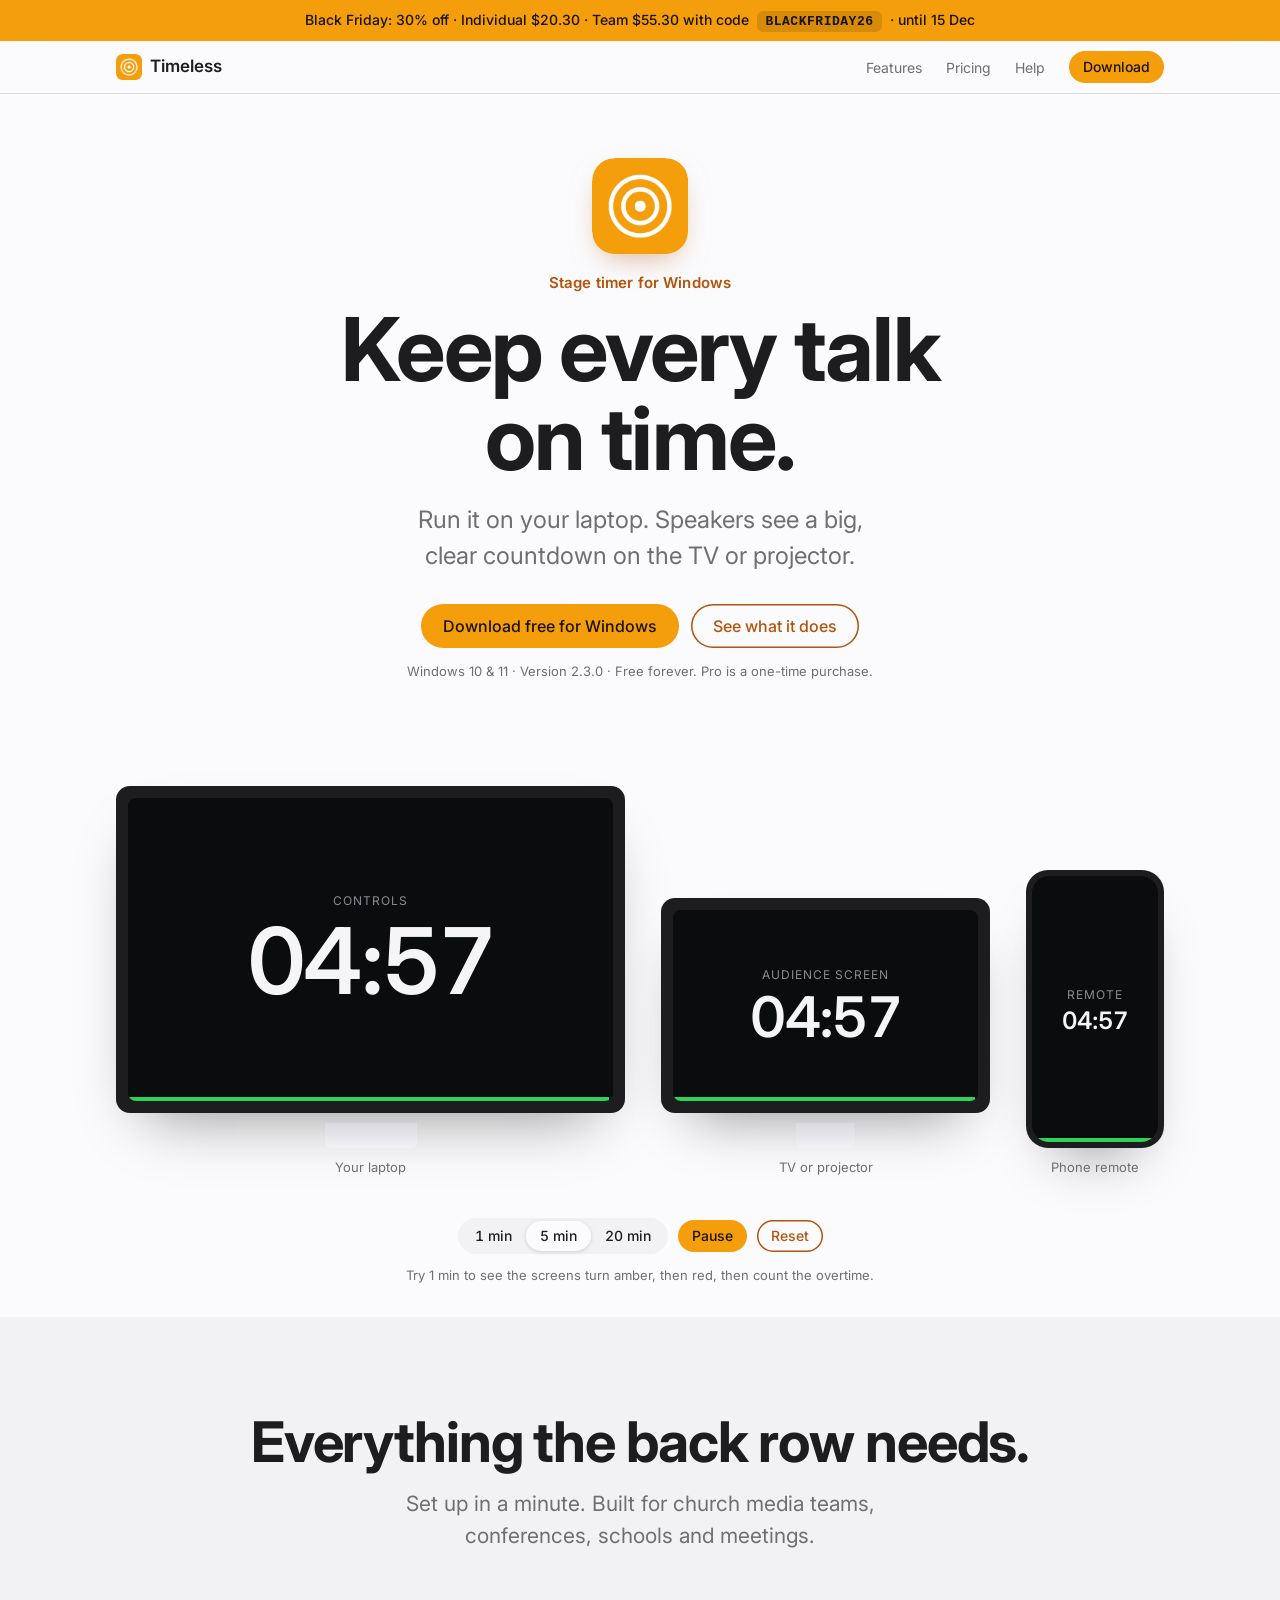
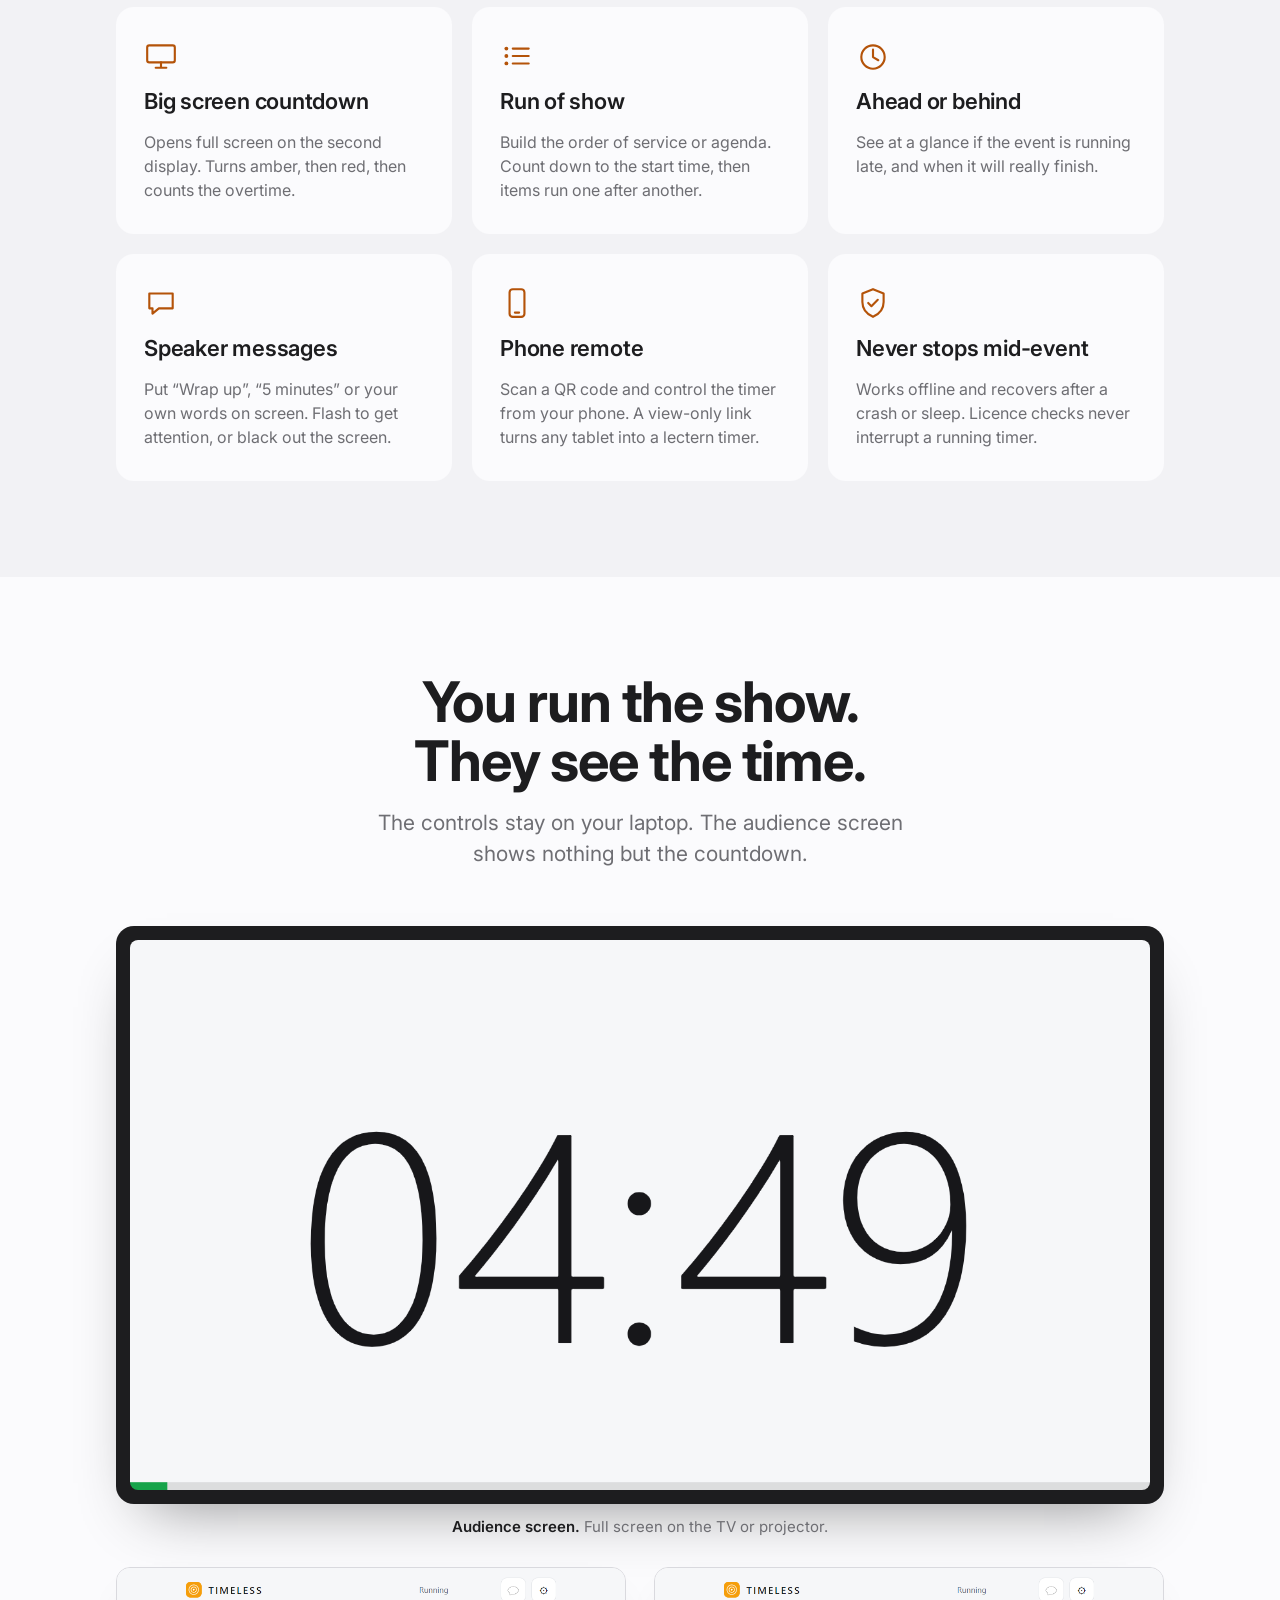
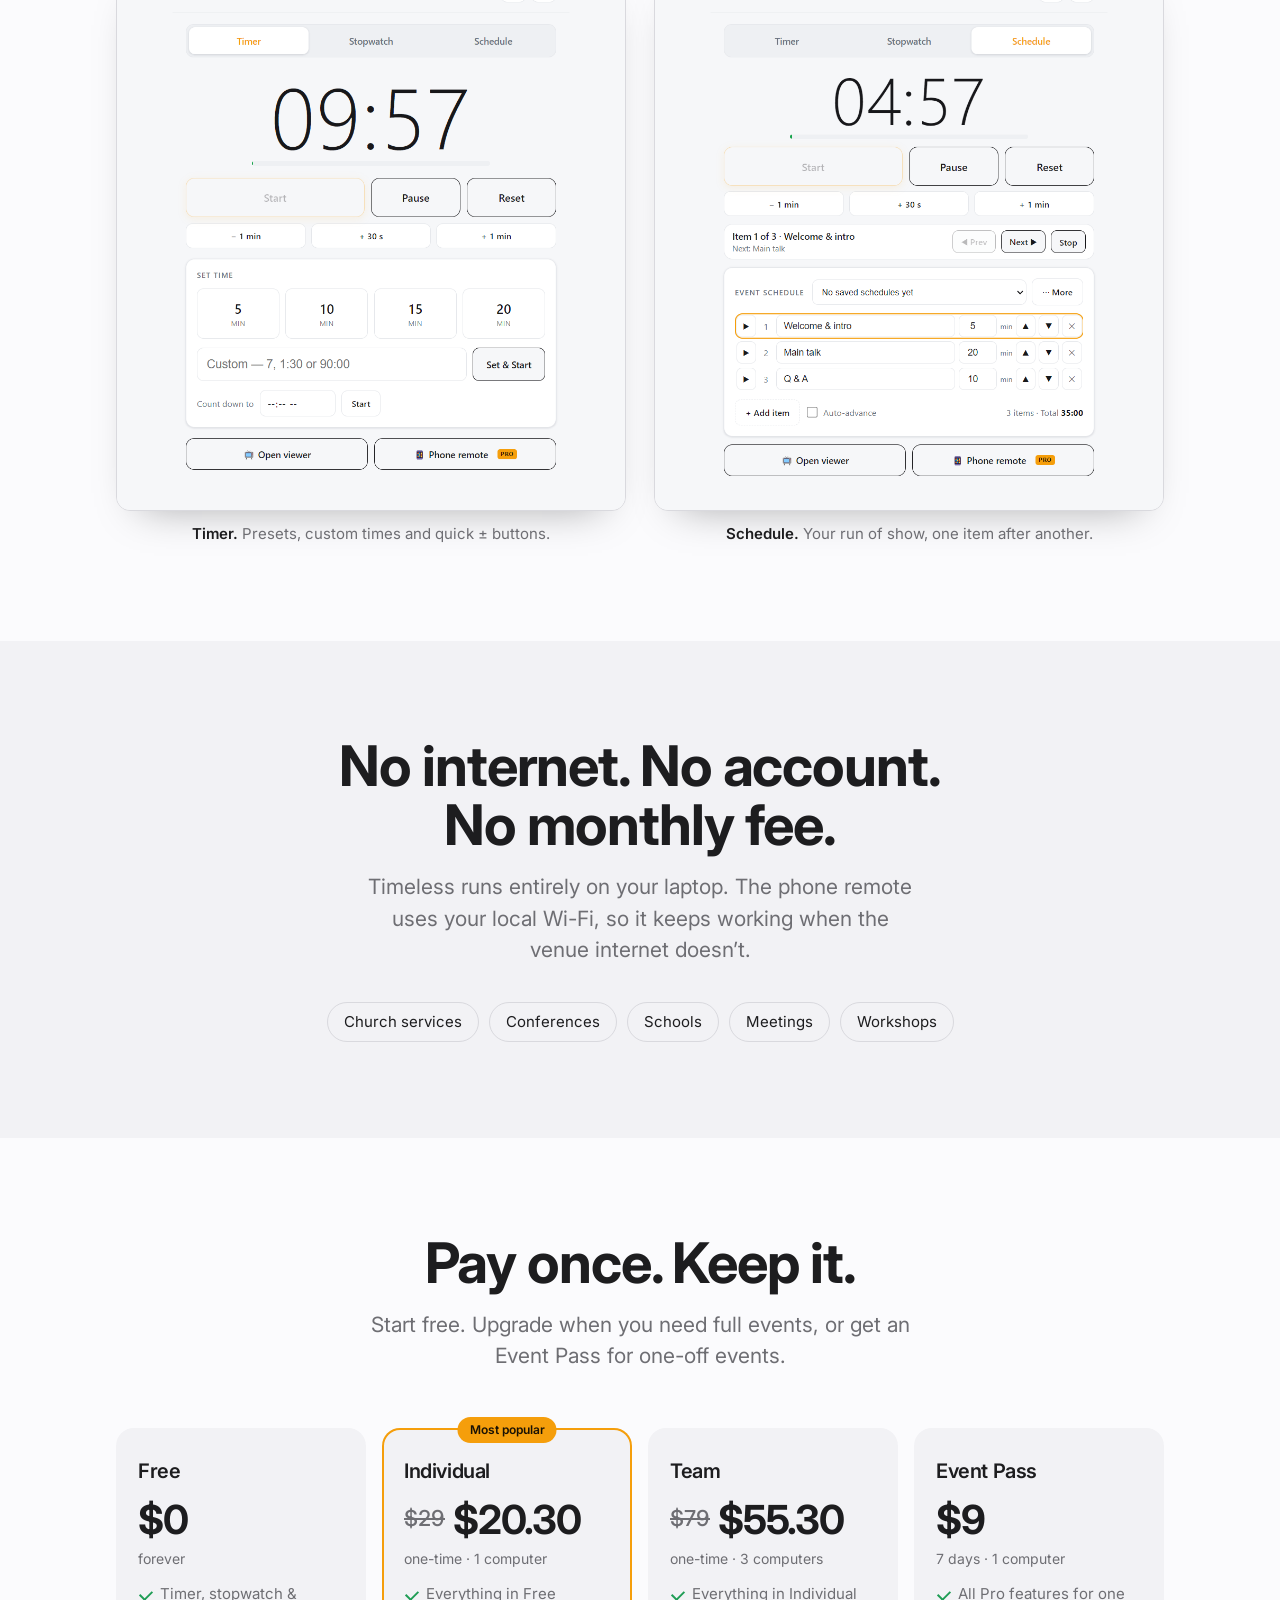
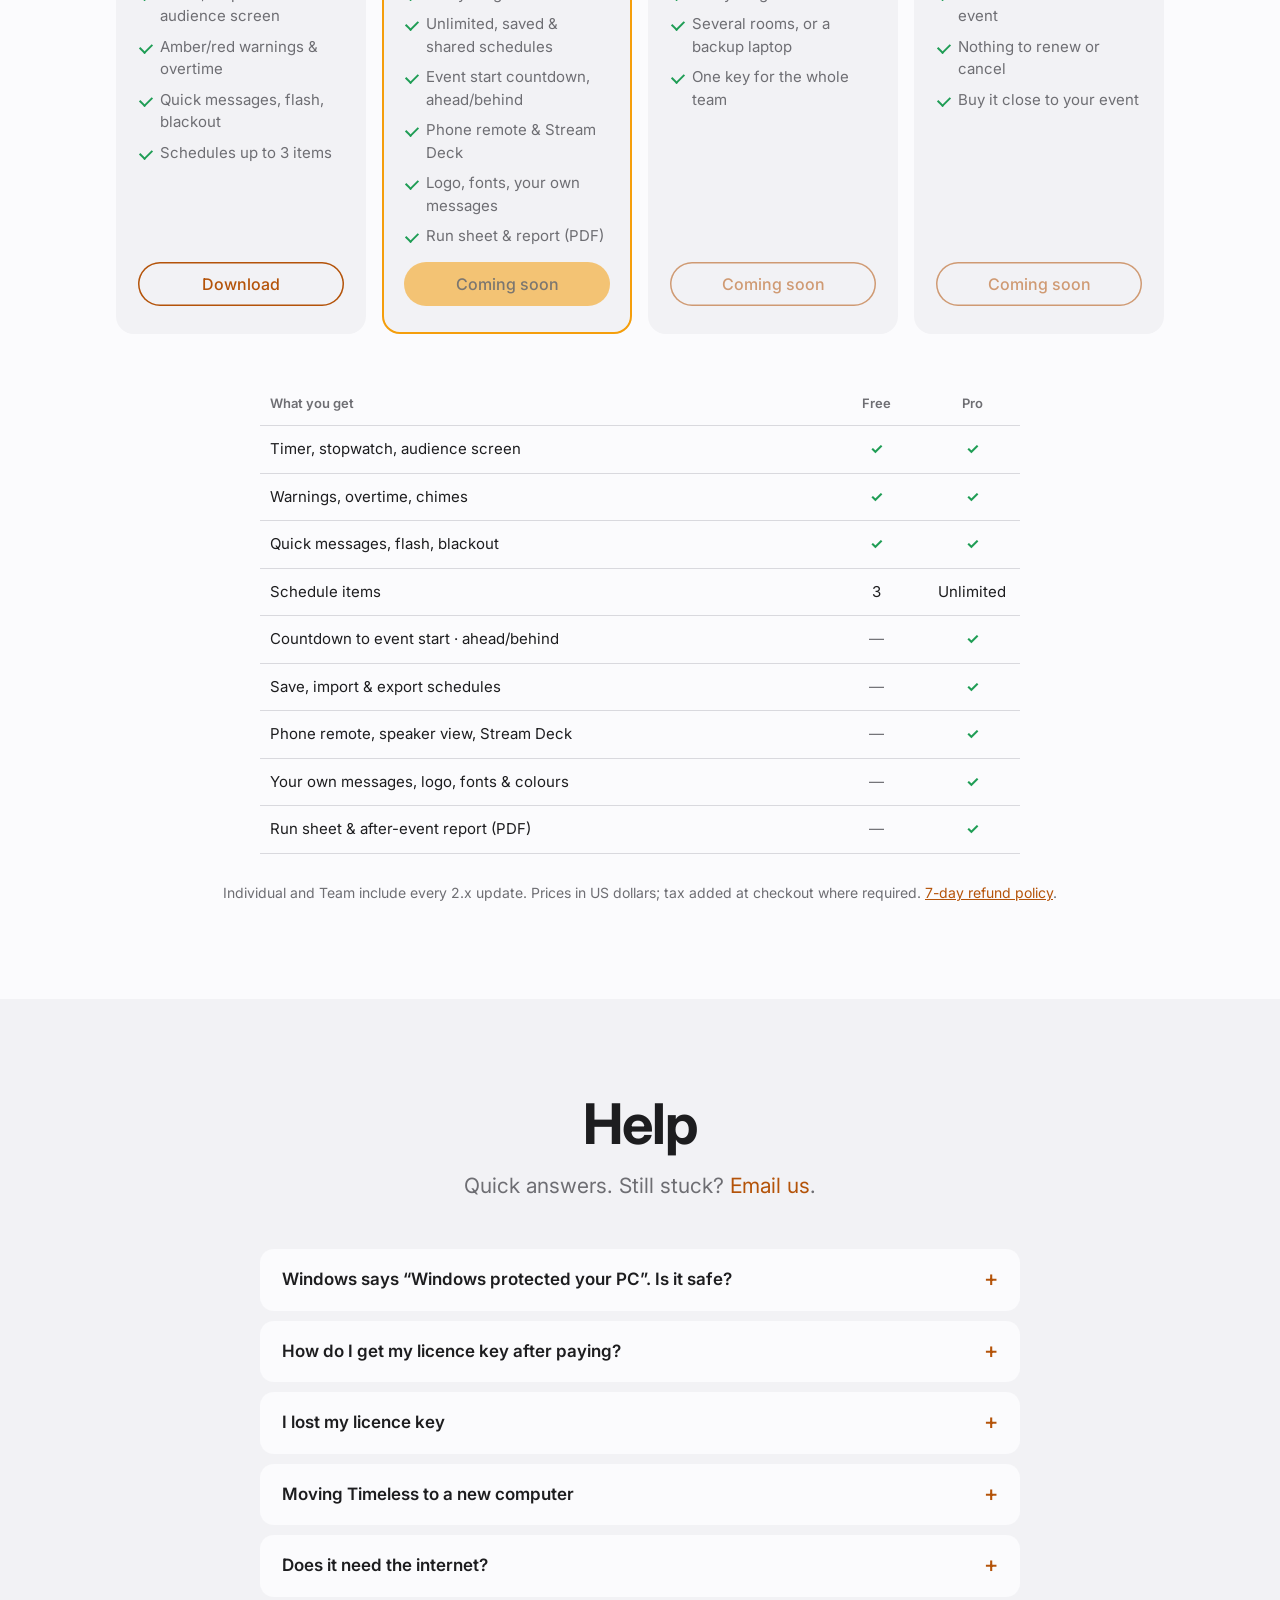
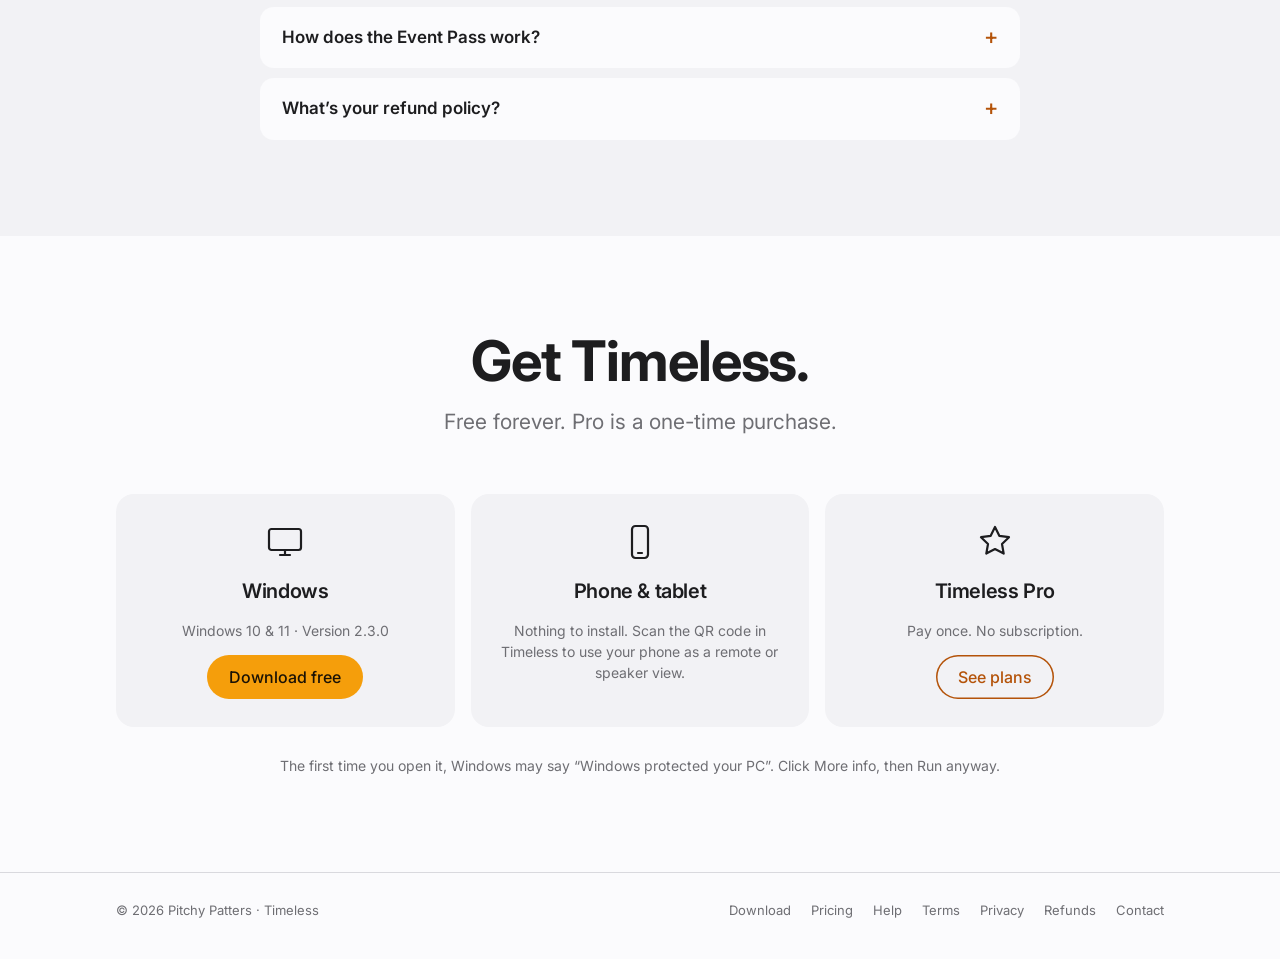
==== index.html @ b73430b4 "Timeless website and Windows installer 2.3.0 Co-Authored-By: Claude Opus 5.5 <noreply@anthropic.com>" ====
<!doctype html>
<html lang="en">
<head>
<meta charset="utf-8">
<meta name="viewport" content="width=device-width, initial-scale=1, viewport-fit=cover">
<title>Timeless — Stage timer for Windows</title>
<meta name="description" content="Timeless is a simple, offline stage timer for Windows. A big countdown on the TV or projector, run-of-show schedules, speaker messages and a phone remote. Free to start, one-time Pro.">
<meta property="og:title" content="Timeless — Keep every talk on time">
<meta property="og:description" content="Stage timer for Windows. Works offline. Free to start, pay once for Pro.">
<meta property="og:image" content="img/app-viewer.png">
<link rel="icon" href="img/icon.png">
<link rel="preconnect" href="https://fonts.googleapis.com">
<link rel="stylesheet" href="https://fonts.googleapis.com/css2?family=Inter:wght@400;500;600;700&display=swap">
<link rel="stylesheet" href="site.css">
<script src="config.js"></script>
</head>
<body>

<div id="deal" class="deal" role="note" hidden>
  <span id="deal-text"></span>
  <button id="deal-code" class="code" type="button" title="Copy code">BLACKFRIDAY26</button>
  <span id="deal-when"></span>
</div>

<header class="nav">
  <div class="wrap">
    <a class="brand" href="index.html" aria-label="Timeless home"><img src="img/icon.png" alt="" width="26" height="26">Timeless</a>
    <nav class="nav-links">
      <a class="hide-sm" href="#features">Features</a>
      <a class="hide-sm" href="#pricing">Pricing</a>
      <a class="hide-sm" href="#help">Help</a>
      <a class="btn sm" href="download.html">Download</a>
    </nav>
  </div>
</header>

<main id="top">
  <!-- Hero -->
  <section class="hero">
    <div class="wrap">
      <img class="app-icon" src="img/icon.png" alt="Timeless app icon" width="96" height="96">
      <p class="eyebrow">Stage timer for Windows</p>
      <h1>Keep every talk<br>on time.</h1>
      <p class="lede">Run it on your laptop. Speakers see a big, clear countdown on the TV or projector.</p>
      <div class="ctas">
        <a class="btn" href="download.html">Download free for Windows</a>
        <a class="btn ghost" href="#features">See what it does</a>
      </div>
      <p class="fine">Windows 10 &amp; 11 · Version <span data-version>2.3.0</span> · Free forever. Pro is a one-time purchase.</p>

      <!-- Live multi-screen demo -->
      <div id="screens" class="stage" aria-label="Timeless on a laptop, a TV and a phone, all showing the same countdown">
        <div class="device big">
          <div class="display"><div class="screen" data-screen><span class="label">Controls</span><span class="time" data-time>05:00</span><span class="bar" data-bar style="width:100%"></span></div></div>
          <div class="stand"></div><span class="caption">Your laptop</span>
        </div>
        <div class="device mid">
          <div class="display"><div class="screen" data-screen><span class="label">Audience screen</span><span class="time" data-time>05:00</span><span class="bar" data-bar style="width:100%"></span></div></div>
          <div class="stand"></div><span class="caption">TV or projector</span>
        </div>
        <div class="device">
          <div class="display phone"><div class="screen" data-screen><span class="label">Remote</span><span class="time" data-time>05:00</span><span class="bar" data-bar style="width:100%"></span></div></div>
          <span class="caption">Phone remote</span>
        </div>
      </div>
      <div class="controls">
        <div class="seg" role="group" aria-label="Timer length">
          <button type="button" data-min="1" aria-pressed="false">1 min</button>
          <button type="button" data-min="5" aria-pressed="true">5 min</button>
          <button type="button" data-min="20" aria-pressed="false">20 min</button>
        </div>
        <button id="toggle" class="btn sm" type="button">Start</button>
        <button id="reset" class="btn sm ghost" type="button">Reset</button>
      </div>
      <p class="demo-note">Try 1 min to see the screens turn amber, then red, then count the overtime.</p>
    </div>
  </section>

  <!-- Features -->
  <section id="features" class="block alt">
    <div class="wrap">
      <div class="headline">
        <h2>Everything the back row needs.</h2>
        <p>Set up in a minute. Built for church media teams, conferences, schools and meetings.</p>
      </div>
      <div class="features">
        <article class="feature">
          <svg viewBox="0 0 32 32" fill="none" aria-hidden="true"><rect x="3" y="6" width="26" height="16" rx="2" stroke="currentColor" stroke-width="2"/><path d="M11 27h10M16 22v5" stroke="currentColor" stroke-width="2" stroke-linecap="round"/></svg>
          <h3>Big screen countdown</h3>
          <p>Opens full screen on the second display. Turns amber, then red, then counts the overtime.</p>
        </article>
        <article class="feature">
          <svg viewBox="0 0 32 32" fill="none" aria-hidden="true"><path d="M12 9h15M12 16h15M12 23h15" stroke="currentColor" stroke-width="2" stroke-linecap="round"/><circle cx="6" cy="9" r="1.8" fill="currentColor"/><circle cx="6" cy="16" r="1.8" fill="currentColor"/><circle cx="6" cy="23" r="1.8" fill="currentColor"/></svg>
          <h3>Run of show</h3>
          <p>Build the order of service or agenda. Count down to the start time, then items run one after another.</p>
        </article>
        <article class="feature">
          <svg viewBox="0 0 32 32" fill="none" aria-hidden="true"><circle cx="16" cy="17" r="11" stroke="currentColor" stroke-width="2"/><path d="M16 17V10M16 17l5 3" stroke="currentColor" stroke-width="2" stroke-linecap="round"/></svg>
          <h3>Ahead or behind</h3>
          <p>See at a glance if the event is running late, and when it will really finish.</p>
        </article>
        <article class="feature">
          <svg viewBox="0 0 32 32" fill="none" aria-hidden="true"><path d="M5 7h22v14H14l-6 5v-5H5z" stroke="currentColor" stroke-width="2" stroke-linejoin="round"/></svg>
          <h3>Speaker messages</h3>
          <p>Put “Wrap up”, “5 minutes” or your own words on screen. Flash to get attention, or black out the screen.</p>
        </article>
        <article class="feature">
          <svg viewBox="0 0 32 32" fill="none" aria-hidden="true"><rect x="9" y="3" width="14" height="26" rx="3" stroke="currentColor" stroke-width="2"/><path d="M14 25h4" stroke="currentColor" stroke-width="2" stroke-linecap="round"/></svg>
          <h3>Phone remote</h3>
          <p>Scan a QR code and control the timer from your phone. A view-only link turns any tablet into a lectern timer.</p>
        </article>
        <article class="feature">
          <svg viewBox="0 0 32 32" fill="none" aria-hidden="true"><path d="M16 3l10 4v8c0 7-4.5 11.5-10 14C10.5 26.5 6 22 6 15V7z" stroke="currentColor" stroke-width="2" stroke-linejoin="round"/><path d="M11.5 16l3 3 6-6" stroke="currentColor" stroke-width="2" stroke-linecap="round" stroke-linejoin="round"/></svg>
          <h3>Never stops mid-event</h3>
          <p>Works offline and recovers after a crash or sleep. Licence checks never interrupt a running timer.</p>
        </article>
      </div>
    </div>
  </section>

  <!-- Real app screenshots -->
  <section id="look" class="block">
    <div class="wrap">
      <div class="headline">
        <h2>You run the show.<br>They see the time.</h2>
        <p>The controls stay on your laptop. The audience screen shows nothing but the countdown.</p>
      </div>
      <div class="shots">
        <figure class="shot wide">
          <div class="frame"><img src="img/app-viewer.png" alt="The Timeless audience screen showing 04:49 in large numbers" width="1583" height="854" loading="lazy"></div>
          <figcaption><b>Audience screen.</b> Full screen on the TV or projector.</figcaption>
        </figure>
        <div class="shot-pair">
          <figure class="shot">
            <img src="img/app-timer.png" alt="The Timeless controls with Start, Pause, Reset, quick time buttons and preset lengths" width="960" height="1025" loading="lazy">
            <figcaption><b>Timer.</b> Presets, custom times and quick ± buttons.</figcaption>
          </figure>
          <figure class="shot">
            <img src="img/app-schedule.png" alt="The Timeless schedule with three items: Welcome and intro, Main talk, and Q and A" width="960" height="1025" loading="lazy">
            <figcaption><b>Schedule.</b> Your run of show, one item after another.</figcaption>
          </figure>
        </div>
      </div>
    </div>
  </section>

  <!-- Offline promise -->
  <section class="block alt">
    <div class="wrap">
      <div class="headline">
        <h2>No internet. No account.<br>No monthly fee.</h2>
        <p>Timeless runs entirely on your laptop. The phone remote uses your local Wi-Fi, so it keeps working when the venue internet doesn’t.</p>
      </div>
      <div class="uses" aria-label="Who uses Timeless">
        <span>Church services</span><span>Conferences</span><span>Schools</span><span>Meetings</span><span>Workshops</span>
      </div>
    </div>
  </section>

  <!-- Pricing -->
  <section id="pricing" class="block">
    <div class="wrap">
      <div class="headline">
        <h2>Pay once. Keep it.</h2>
        <p>Start free. Upgrade when you need full events, or get an Event Pass for one-off events.</p>
      </div>
      <div class="plans">
        <div class="plan">
          <h3>Free</h3>
          <div class="amt">$0</div><p class="per">forever</p>
          <ul><li>Timer, stopwatch &amp; audience screen</li><li>Amber/red warnings &amp; overtime</li><li>Quick messages, flash, blackout</li><li>Schedules up to 3 items</li></ul>
          <a class="btn ghost block" href="download.html">Download</a>
        </div>
        <div class="plan best">
          <span class="badge">Most popular</span>
          <h3>Individual</h3>
          <div class="amt"><s data-was="individual" hidden>$29</s><span data-price="individual">$29</span></div><p class="per">one-time · 1 computer</p>
          <ul><li>Everything in Free</li><li>Unlimited, saved &amp; shared schedules</li><li>Event start countdown, ahead/behind</li><li>Phone remote &amp; Stream Deck</li><li>Logo, fonts, your own messages</li><li>Run sheet &amp; report (PDF)</li></ul>
          <a class="btn block" data-buy="individual" href="#">Buy Individual</a>
        </div>
        <div class="plan">
          <h3>Team</h3>
          <div class="amt"><s data-was="team" hidden>$79</s><span data-price="team">$79</span></div><p class="per">one-time · 3 computers</p>
          <ul><li>Everything in Individual</li><li>Several rooms, or a backup laptop</li><li>One key for the whole team</li></ul>
          <a class="btn ghost block" data-buy="team" href="#">Buy Team</a>
        </div>
        <div class="plan">
          <h3>Event Pass</h3>
          <div class="amt"><span data-price="pass">$9</span></div><p class="per">7 days · 1 computer</p>
          <ul><li>All Pro features for one event</li><li>Nothing to renew or cancel</li><li>Buy it close to your event</li></ul>
          <a class="btn ghost block" data-buy="pass" href="#">Buy Event Pass</a>
        </div>
      </div>
      <table class="compare">
        <thead><tr><th scope="col">What you get</th><th scope="col">Free</th><th scope="col">Pro</th></tr></thead>
        <tbody>
          <tr><td>Timer, stopwatch, audience screen</td><td class="y">✓</td><td class="y">✓</td></tr>
          <tr><td>Warnings, overtime, chimes</td><td class="y">✓</td><td class="y">✓</td></tr>
          <tr><td>Quick messages, flash, blackout</td><td class="y">✓</td><td class="y">✓</td></tr>
          <tr><td>Schedule items</td><td>3</td><td>Unlimited</td></tr>
          <tr><td>Countdown to event start · ahead/behind</td><td class="n">—</td><td class="y">✓</td></tr>
          <tr><td>Save, import &amp; export schedules</td><td class="n">—</td><td class="y">✓</td></tr>
          <tr><td>Phone remote, speaker view, Stream Deck</td><td class="n">—</td><td class="y">✓</td></tr>
          <tr><td>Your own messages, logo, fonts &amp; colours</td><td class="n">—</td><td class="y">✓</td></tr>
          <tr><td>Run sheet &amp; after-event report (PDF)</td><td class="n">—</td><td class="y">✓</td></tr>
        </tbody>
      </table>
      <p class="fine-c">Individual and Team include every 2.x update. Prices in US dollars; tax added at checkout where required. <a href="refund.html">7-day refund policy</a>.</p>
    </div>
  </section>

  <!-- Help -->
  <section id="help" class="block alt">
    <div class="wrap">
      <div class="headline">
        <h2>Help</h2>
        <p>Quick answers. Still stuck? <a data-link="support" href="#" style="color:var(--accent)">Email us</a>.</p>
      </div>
      <div class="faq">
        <details id="windows-warning"><summary>Windows says “Windows protected your PC”. Is it safe?</summary>
          <p>Yes. Windows shows this for new apps from small makers until it gets to know them. Click <b>More info</b>, then <b>Run anyway</b>.</p></details>
        <details id="get-key"><summary>How do I get my licence key after paying?</summary>
          <p>It’s shown on the thank-you page and emailed to you straight away. In Timeless, open <b>Help → Timeless Pro…</b>, paste the key and click <b>Activate</b>. You need internet once; after that Timeless works offline.</p></details>
        <details id="lost-key"><summary>I lost my licence key</summary>
          <ol>
            <li><b>Timeless is still activated on your computer?</b> Open Help → Timeless Pro… → <b>Show my key</b> and copy it.</li>
            <li><b>Otherwise:</b> open the <a data-link="lostkey" href="#" style="color:var(--accent)">customer portal</a>, sign in with the email you paid with, and you’ll see your key and receipts.</li>
            <li><b>Still nothing?</b> <a data-link="support" href="#" style="color:var(--accent)">Email us</a> from the address you paid with and we’ll send it again.</li>
          </ol></details>
        <details id="move-computer"><summary>Moving Timeless to a new computer</summary>
          <p>On the old computer: Help → Timeless Pro… → <b>Remove from this computer</b>. Then activate on the new one. Lost or broken laptop? Email us and we’ll free it for you.</p></details>
        <details id="offline"><summary>Does it need the internet?</summary>
          <p>No. The timer, schedules and audience screen all work offline. The phone remote uses your local Wi-Fi only. Internet is needed just once, to activate Pro.</p></details>
        <details id="pass"><summary>How does the Event Pass work?</summary>
          <p>It unlocks every Pro feature on one computer for 7 days from purchase, so buy it close to your event. If it ends while a timer is running, Timeless finishes the session first.</p></details>
        <details id="refunds"><summary>What’s your refund policy?</summary>
          <p>If Timeless Pro isn’t right for you, ask for a refund within 7 days of purchase. See the <a href="refund.html" style="color:var(--accent)">refund policy</a>.</p></details>
      </div>
    </div>
  </section>

  <!-- Get Timeless -->
  <section id="download" class="block">
    <div class="wrap">
      <div class="headline">
        <h2>Get Timeless.</h2>
        <p>Free forever. Pro is a one-time purchase.</p>
      </div>
      <div class="plans three">
        <div class="plan" style="align-items:center;text-align:center">
          <svg viewBox="0 0 40 40" fill="none" aria-hidden="true" width="40" height="40"><rect x="4" y="7" width="32" height="21" rx="2.5" stroke="currentColor" stroke-width="2.2"/><path d="M15 33h10M20 28v5" stroke="currentColor" stroke-width="2.2" stroke-linecap="round"/></svg>
          <h3>Windows</h3>
          <p class="per" style="margin:0">Windows 10 &amp; 11 · Version <span data-version>2.3.0</span></p>
          <a class="btn" href="download.html">Download free</a>
        </div>
        <div class="plan" style="align-items:center;text-align:center">
          <svg viewBox="0 0 40 40" fill="none" aria-hidden="true" width="40" height="40"><rect x="12" y="4" width="16" height="32" rx="3.5" stroke="currentColor" stroke-width="2.2"/><path d="M18 31h4" stroke="currentColor" stroke-width="2.2" stroke-linecap="round"/></svg>
          <h3>Phone &amp; tablet</h3>
          <p class="per" style="margin:0">Nothing to install. Scan the QR code in Timeless to use your phone as a remote or speaker view.</p>
        </div>
        <div class="plan" style="align-items:center;text-align:center">
          <svg viewBox="0 0 40 40" fill="none" aria-hidden="true" width="40" height="40"><path d="M20 5l4.3 8.8 9.7 1.4-7 6.8 1.7 9.6L20 27.1l-8.7 4.5L13 22l-7-6.8 9.7-1.4z" stroke="currentColor" stroke-width="2.2" stroke-linejoin="round"/></svg>
          <h3>Timeless Pro</h3>
          <p class="per" style="margin:0">Pay once. No subscription.</p>
          <a class="btn ghost" href="#pricing">See plans</a>
        </div>
      </div>
      <p class="fine-c">The first time you open it, Windows may say “Windows protected your PC”. Click More info, then Run anyway.</p>
    </div>
  </section>
</main>

<footer>
  <div class="wrap">
    <span>© 2026 Pitchy Patters · Timeless</span>
    <nav aria-label="Footer">
      <a href="download.html">Download</a>
      <a href="#pricing">Pricing</a>
      <a href="#help">Help</a>
      <a href="terms.html">Terms</a>
      <a href="privacy.html">Privacy</a>
      <a href="refund.html">Refunds</a>
      <a data-link="support" href="#">Contact</a>
    </nav>
  </div>
</footer>

<script src="site.js"></script>
<script>
/* Live demo: the three screens count down together. */
(function () {
  const times = document.querySelectorAll("[data-time]"), bars = document.querySelectorAll("[data-bar]"), screens = document.querySelectorAll("[data-screen]");
  const toggle = document.getElementById("toggle"), reset = document.getElementById("reset"), presets = document.querySelectorAll(".seg button");
  let total = 5 * 60, left = total, timer = null;
  const fmt = (s) => { const a = Math.abs(s), m = Math.floor(a / 60), r = a % 60; return (s < 0 ? "+" : "") + String(m).padStart(2, "0") + ":" + String(r).padStart(2, "0"); };
  function render() {
    const pct = Math.max(0, left / total) * 100, t = fmt(left);
    times.forEach((el) => (el.textContent = t)); bars.forEach((el) => (el.style.width = pct + "%"));
    const red = left > 0 && left <= Math.min(30, total * 0.1), amber = left > 0 && !red && left <= Math.min(120, total * 0.25);
    screens.forEach((el) => { el.classList.toggle("warn", amber); el.classList.toggle("red", red); el.classList.toggle("over", left <= 0); });
  }
  function stop() { clearInterval(timer); timer = null; toggle.textContent = "Resume"; }
  function start() { toggle.textContent = "Pause"; timer = setInterval(() => { left -= 1; render(); }, 1000); render(); }
  toggle.addEventListener("click", () => (timer ? stop() : start()));
  reset.addEventListener("click", () => { if (timer) stop(); left = total; toggle.textContent = "Start"; render(); });
  presets.forEach((b) => b.addEventListener("click", () => {
    presets.forEach((p) => p.setAttribute("aria-pressed", String(p === b)));
    if (timer) stop(); total = left = Number(b.dataset.min) * 60; toggle.textContent = "Start"; render();
  }));
  if (!window.matchMedia("(prefers-reduced-motion: reduce)").matches) start();
  render();
})();
</script>
</body>
</html>
---- site.css ----
/* Timeless website — shared styles (design imported from the "Timeless landing page references" session).
   Apple-style product page: centred short headlines, generous white space, one amber accent. */
:root {
  --bg: #fbfbfd; --surface: #f2f2f5; --fg: #1d1d1f; --muted: #6e6e73; --line: #d9d9de;
  --accent: #b45309; --fill: #f59e0b; --accent-fg: #1a1205; --bezel: #1d1d1f;
  --screen: #0b0c0d; --screen-fg: #f5f5f7; --screen-dim: #8a8a90;
  --screen-accent: #30d158; --screen-warn: #ff9f0a; --screen-red: #ff453a; --ok: #1f9d55;
  --font: -apple-system, BlinkMacSystemFont, "SF Pro Text", "Segoe UI", Inter, system-ui, sans-serif;
  --font-display: -apple-system, BlinkMacSystemFont, "SF Pro Display", "Segoe UI", Inter, system-ui, sans-serif;
  --radius: 18px;
  color-scheme: light;
}
@media (prefers-color-scheme: dark) {
  :root:not([data-theme="light"]) {
    --bg: #000000; --surface: #161618; --fg: #f5f5f7; --muted: #a1a1a6; --line: #2c2c2e;
    --accent: #fbbf24; --fill: #f5a524; --accent-fg: #1a1205; --bezel: #3a3a3c; --ok: #30d158;
    color-scheme: dark;
  }
}
:root[data-theme="dark"] {
  --bg: #000000; --surface: #161618; --fg: #f5f5f7; --muted: #a1a1a6; --line: #2c2c2e;
  --accent: #fbbf24; --fill: #f5a524; --accent-fg: #1a1205; --bezel: #3a3a3c; --ok: #30d158;
  color-scheme: dark;
}

* { box-sizing: border-box; }
html { scroll-behavior: smooth; scroll-padding-top: 64px; }
body { margin: 0; background: var(--bg); color: var(--fg); font-family: var(--font); font-size: 17px; line-height: 1.5; -webkit-font-smoothing: antialiased; }
img { max-width: 100%; }
[hidden] { display: none !important; }
a { color: inherit; }
.wrap { max-width: 1080px; margin: 0 auto; padding-left: max(16px, env(safe-area-inset-left, 0px)); padding-right: max(16px, env(safe-area-inset-right, 0px)); }
h1, h2, h3 { font-family: var(--font-display); margin: 0; text-wrap: balance; letter-spacing: -0.02em; }
p { margin: 0; }

/* Black Friday banner */
.deal { background: var(--fill); color: var(--accent-fg); font-size: 14px; font-weight: 500; padding: 9px 16px; text-align: center; }
.deal .code { font: 600 13px/1 ui-monospace, "SF Mono", Consolas, monospace; letter-spacing: .04em; background: rgba(0,0,0,.12); color: inherit; border: 0; border-radius: 6px; padding: 4px 8px; margin: 0 4px; cursor: pointer; }
.deal .code:hover { background: rgba(0,0,0,.2); }
s { color: var(--muted); font-weight: 400; margin-right: 4px; }

/* Nav */
.nav { position: sticky; top: 0; z-index: 5; background: color-mix(in srgb, var(--bg) 82%, transparent); backdrop-filter: saturate(180%) blur(18px); -webkit-backdrop-filter: saturate(180%) blur(18px); border-bottom: 1px solid var(--line); }
.nav .wrap { display: flex; align-items: center; justify-content: space-between; height: 52px; gap: 16px; }
.brand { display: flex; align-items: center; gap: 8px; font-weight: 600; font-size: 17px; text-decoration: none; }
.brand img { width: 26px; height: 26px; border-radius: 6px; }
.nav-links { display: flex; align-items: center; gap: 24px; font-size: 14px; }
.nav-links a { text-decoration: none; color: var(--muted); }
.nav-links a:hover, .nav-links a[aria-current="page"] { color: var(--fg); }
@media (max-width: 640px) { .nav-links .hide-sm { display: none; } }

/* Buttons */
.btn { display: inline-flex; align-items: center; justify-content: center; gap: 8px; height: 44px; padding: 0 22px; border-radius: 980px; border: 0; font: 500 16px/1 var(--font); text-decoration: none; cursor: pointer; background: var(--fill); color: var(--accent-fg); transition: filter .2s ease, transform .2s ease; }
.nav-links a.btn { color: var(--accent-fg); }
.btn:hover { filter: brightness(1.08); }
.btn:active { transform: scale(.98); }
.btn.ghost { background: transparent; color: var(--accent); box-shadow: inset 0 0 0 1.5px var(--accent); }
.btn.sm { height: 32px; padding: 0 14px; font-size: 14px; }
.btn.block { width: 100%; }
:focus-visible { outline: 3px solid var(--accent); outline-offset: 3px; border-radius: 8px; }

/* Hero */
.hero { padding-block: 64px 32px; text-align: center; }
.app-icon { width: 96px; height: 96px; border-radius: 22px; margin: 0 auto 18px; display: block; box-shadow: 0 12px 30px -12px rgba(180, 83, 9, .5); }
.eyebrow { font-size: 15px; font-weight: 600; color: var(--accent); letter-spacing: .01em; }
.hero h1 { font-size: clamp(44px, 9vw, 88px); font-weight: 700; line-height: 1.02; margin-top: 10px; }
.hero .lede { font-size: clamp(19px, 2.4vw, 24px); color: var(--muted); max-width: 44ch; margin: 18px auto 0; text-wrap: balance; }
.hero .ctas { display: flex; gap: 12px; justify-content: center; flex-wrap: wrap; margin-top: 30px; }
.hero .fine { font-size: 13px; color: var(--muted); margin-top: 14px; }

/* Live multi-screen demo */
.stage { margin-top: 56px; padding-block: 48px 40px; display: grid; grid-template-columns: 1.55fr 1fr 0.42fr; align-items: end; gap: clamp(12px, 3vw, 36px); }
.device { display: flex; flex-direction: column; align-items: center; gap: 10px; min-width: 0; }
.display { width: 100%; background: var(--bezel); border-radius: 14px; padding: clamp(6px, 1vw, 12px); box-shadow: 0 30px 60px -30px rgba(0,0,0,.45); }
.display.phone { border-radius: 22px; padding: 6px; }
.screen { background: var(--screen); color: var(--screen-fg); border-radius: 8px; aspect-ratio: 16 / 10; max-width: 100%; display: flex; flex-direction: column; align-items: center; justify-content: center; gap: .3em; position: relative; overflow: hidden; }
.display.phone .screen { aspect-ratio: 9 / 19; border-radius: 17px; }
.screen .label { font-size: clamp(9px, 1.1vw, 12px); color: var(--screen-dim); letter-spacing: .08em; text-transform: uppercase; text-align: center; padding-inline: 4px; }
.screen .time { font-family: var(--font-display); font-weight: 600; font-variant-numeric: tabular-nums; letter-spacing: -0.03em; line-height: 1; color: var(--screen-fg); transition: color .4s ease; }
.big .time { font-size: clamp(34px, 7.5vw, 92px); }
.mid .time { font-size: clamp(24px, 4.6vw, 56px); }
.phone .time { font-size: clamp(13px, 2.3vw, 24px); }
.screen .bar { position: absolute; left: 0; bottom: 0; height: 4px; background: var(--screen-accent); transition: width 1s linear, background .4s ease; }
.screen.warn .time { color: var(--screen-warn); } .screen.warn .bar { background: var(--screen-warn); }
.screen.red .time, .screen.over .time { color: var(--screen-red); } .screen.red .bar { background: var(--screen-red); }
.screen.over .bar { width: 100% !important; background: var(--screen-red); animation: pulse 1s ease-in-out infinite alternate; }
@keyframes pulse { to { opacity: .35; } }
.stand { width: 18%; height: clamp(14px, 2vw, 28px); background: linear-gradient(var(--line), var(--surface)); border-radius: 0 0 6px 6px; }
.caption { font-size: 13px; color: var(--muted); text-align: center; }
.controls { display: flex; flex-wrap: wrap; gap: 10px; justify-content: center; align-items: center; }
.seg { display: inline-flex; background: var(--surface); border-radius: 980px; padding: 3px; }
.seg button { border: 0; background: transparent; color: var(--fg); font: 500 14px/1 var(--font); height: 30px; padding: 0 14px; border-radius: 980px; cursor: pointer; font-variant-numeric: tabular-nums; }
.seg button[aria-pressed="true"] { background: var(--bg); box-shadow: 0 1px 4px rgba(0,0,0,.14); }
.demo-note { font-size: 13px; color: var(--muted); margin-top: 12px; }
@media (max-width: 640px) { .stage { grid-template-columns: 1fr 0.42fr; } .stage .mid { display: none; } }

/* Sections */
section.block { padding-block: 96px; }
.headline { text-align: center; }
.headline h2 { font-size: clamp(34px, 6vw, 56px); font-weight: 700; line-height: 1.05; }
.headline p { font-size: clamp(18px, 2vw, 21px); color: var(--muted); max-width: 42ch; margin: 16px auto 0; }
.alt { background: var(--surface); }

/* Features */
.features { display: grid; grid-template-columns: repeat(3, minmax(0, 1fr)); gap: 20px; margin-top: 56px; }
.feature { background: var(--bg); border-radius: var(--radius); padding: 32px 28px; display: flex; flex-direction: column; gap: 12px; }
.feature svg { width: 34px; height: 34px; color: var(--accent); }
.feature h3 { font-size: 22px; font-weight: 600; letter-spacing: -0.01em; }
.feature p { color: var(--muted); font-size: 16px; }
@media (max-width: 900px) { .features { grid-template-columns: repeat(2, minmax(0, 1fr)); } }
@media (max-width: 600px) { .features { grid-template-columns: 1fr; } }

/* Screenshots */
.shots { display: grid; gap: 28px; margin-top: 56px; }
.shot { margin: 0; display: flex; flex-direction: column; gap: 12px; min-width: 0; }
.shot img { display: block; width: 100%; height: auto; border-radius: 14px; border: 1px solid var(--line); background: #f5f6f8; }
.shot.wide .frame { background: var(--bezel); border-radius: 18px; padding: clamp(6px, 1.2vw, 14px); box-shadow: 0 30px 60px -30px rgba(0,0,0,.45); }
.shot.wide .frame img { border: 0; border-radius: 8px; }
.shot figcaption { font-size: 15px; color: var(--muted); text-align: center; }
.shot figcaption b { color: var(--fg); font-weight: 600; }
.shot-pair { display: grid; grid-template-columns: repeat(2, minmax(0, 1fr)); gap: 28px; }
.shot-pair img { box-shadow: 0 20px 40px -24px rgba(0,0,0,.35); }
@media (max-width: 700px) { .shot-pair { grid-template-columns: 1fr; } }

/* Audiences */
.uses { display: flex; flex-wrap: wrap; justify-content: center; gap: 10px; margin-top: 36px; }
.uses span { font-size: 15px; padding: 8px 16px; border-radius: 980px; border: 1px solid var(--line); color: var(--fg); }

/* Pricing */
.plans { display: grid; grid-template-columns: repeat(4, minmax(0, 1fr)); gap: 16px; margin-top: 56px; align-items: stretch; }
.plan { background: var(--surface); border-radius: var(--radius); padding: 28px 22px; display: flex; flex-direction: column; gap: 14px; position: relative; }
.alt .plan { background: var(--bg); }
.plan.best { box-shadow: inset 0 0 0 2px var(--fill); }
.plan .badge { position: absolute; top: -11px; left: 50%; transform: translateX(-50%); background: var(--fill); color: var(--accent-fg); font-size: 12px; font-weight: 600; padding: 4px 12px; border-radius: 980px; white-space: nowrap; }
.plan h3 { font-size: 20px; font-weight: 600; }
.plan .amt { font-family: var(--font-display); font-size: 40px; font-weight: 700; letter-spacing: -0.03em; line-height: 1; }
.plan .amt s { font-size: 22px; font-weight: 500; margin-right: 8px; vertical-align: 0.35em; letter-spacing: 0; }
.plan .per { font-size: 14px; color: var(--muted); margin-top: -6px; }
.plan ul { margin: 0; padding: 0; list-style: none; display: flex; flex-direction: column; gap: 8px; font-size: 15px; color: var(--muted); flex: 1; }
.plan li { padding-left: 22px; position: relative; }
.plan li::before { content: ""; position: absolute; left: 2px; top: .45em; width: 10px; height: 6px; border-left: 2px solid var(--ok); border-bottom: 2px solid var(--ok); transform: rotate(-45deg); }
@media (max-width: 960px) { .plans { grid-template-columns: repeat(2, minmax(0, 1fr)); row-gap: 28px; } }
@media (max-width: 560px) { .plans { grid-template-columns: 1fr; } }
.plans.three { grid-template-columns: repeat(3, minmax(0, 1fr)); }
@media (max-width: 820px) { .plans.three { grid-template-columns: 1fr; } }
.compare { width: 100%; max-width: 760px; margin: 48px auto 0; border-collapse: collapse; font-size: 15px; }
.compare th, .compare td { padding: 12px 10px; border-bottom: 1px solid var(--line); text-align: left; }
.compare th { font-size: 13px; color: var(--muted); font-weight: 600; }
.compare td + td, .compare th + th { text-align: center; width: 96px; }
.compare .y { color: var(--ok); font-weight: 700; }
.compare .n { color: var(--muted); }

/* Help / FAQ */
.faq { max-width: 760px; margin: 48px auto 0; display: flex; flex-direction: column; gap: 10px; }
.faq details { background: var(--surface); border-radius: 14px; padding: 18px 22px; }
.alt .faq details { background: var(--bg); }
.faq summary { cursor: pointer; font-weight: 600; font-size: 17px; list-style: none; display: flex; justify-content: space-between; gap: 16px; }
.faq summary::-webkit-details-marker { display: none; }
.faq summary::after { content: "+"; color: var(--accent); font-weight: 500; font-size: 22px; line-height: 1; }
.faq details[open] summary::after { content: "–"; }
.faq details p, .faq details ol { color: var(--muted); margin: 12px 0 0; font-size: 16px; }
.faq ol { padding-left: 20px; display: flex; flex-direction: column; gap: 6px; }
.fine-c { text-align: center; font-size: 14px; color: var(--muted); margin-top: 28px; }
.fine-c a { color: var(--accent); }

/* Download page */
.steps { display: grid; grid-template-columns: repeat(4, minmax(0, 1fr)); gap: 16px; margin-top: 48px; }
.step { background: var(--surface); border-radius: var(--radius); padding: 26px 22px; display: flex; flex-direction: column; gap: 8px; }
.step .n { width: 30px; height: 30px; border-radius: 50%; background: var(--fill); color: var(--accent-fg); display: grid; place-items: center; font-weight: 700; font-size: 15px; }
.step h3 { font-size: 18px; font-weight: 600; }
.step p { font-size: 15px; color: var(--muted); }
@media (max-width: 900px) { .steps { grid-template-columns: repeat(2, minmax(0, 1fr)); } }
@media (max-width: 560px) { .steps { grid-template-columns: 1fr; } }
.cards2 { display: grid; grid-template-columns: repeat(2, minmax(0, 1fr)); gap: 16px; margin-top: 16px; }
.card { background: var(--surface); border-radius: var(--radius); padding: 28px; display: flex; flex-direction: column; gap: 10px; }
.card h3 { font-size: 20px; font-weight: 600; }
.card p, .card li { color: var(--muted); font-size: 16px; }
.card ul { margin: 0; padding-left: 20px; display: flex; flex-direction: column; gap: 6px; }
.card a { color: var(--accent); }
@media (max-width: 700px) { .cards2 { grid-template-columns: 1fr; } }

/* Legal pages */
.prose { max-width: 720px; margin: 0 auto; padding-block: 64px 96px; }
.prose h1 { font-size: clamp(36px, 6vw, 52px); font-weight: 700; line-height: 1.05; }
.prose .date { color: var(--muted); font-size: 14px; margin-top: 10px; }
.prose h2 { font-size: 21px; font-weight: 600; margin-top: 36px; }
.prose p { color: var(--muted); margin-top: 10px; }
.prose a { color: var(--accent); }

footer { border-top: 1px solid var(--line); padding-block: 28px 40px; font-size: 13px; color: var(--muted); }
footer .wrap { display: flex; flex-wrap: wrap; justify-content: space-between; gap: 12px; }
footer nav { display: flex; flex-wrap: wrap; gap: 20px; }
footer a { text-decoration: none; }
footer a:hover { color: var(--fg); }

@media (prefers-reduced-motion: reduce) { * { transition: none !important; animation: none !important; } html { scroll-behavior: auto; } }
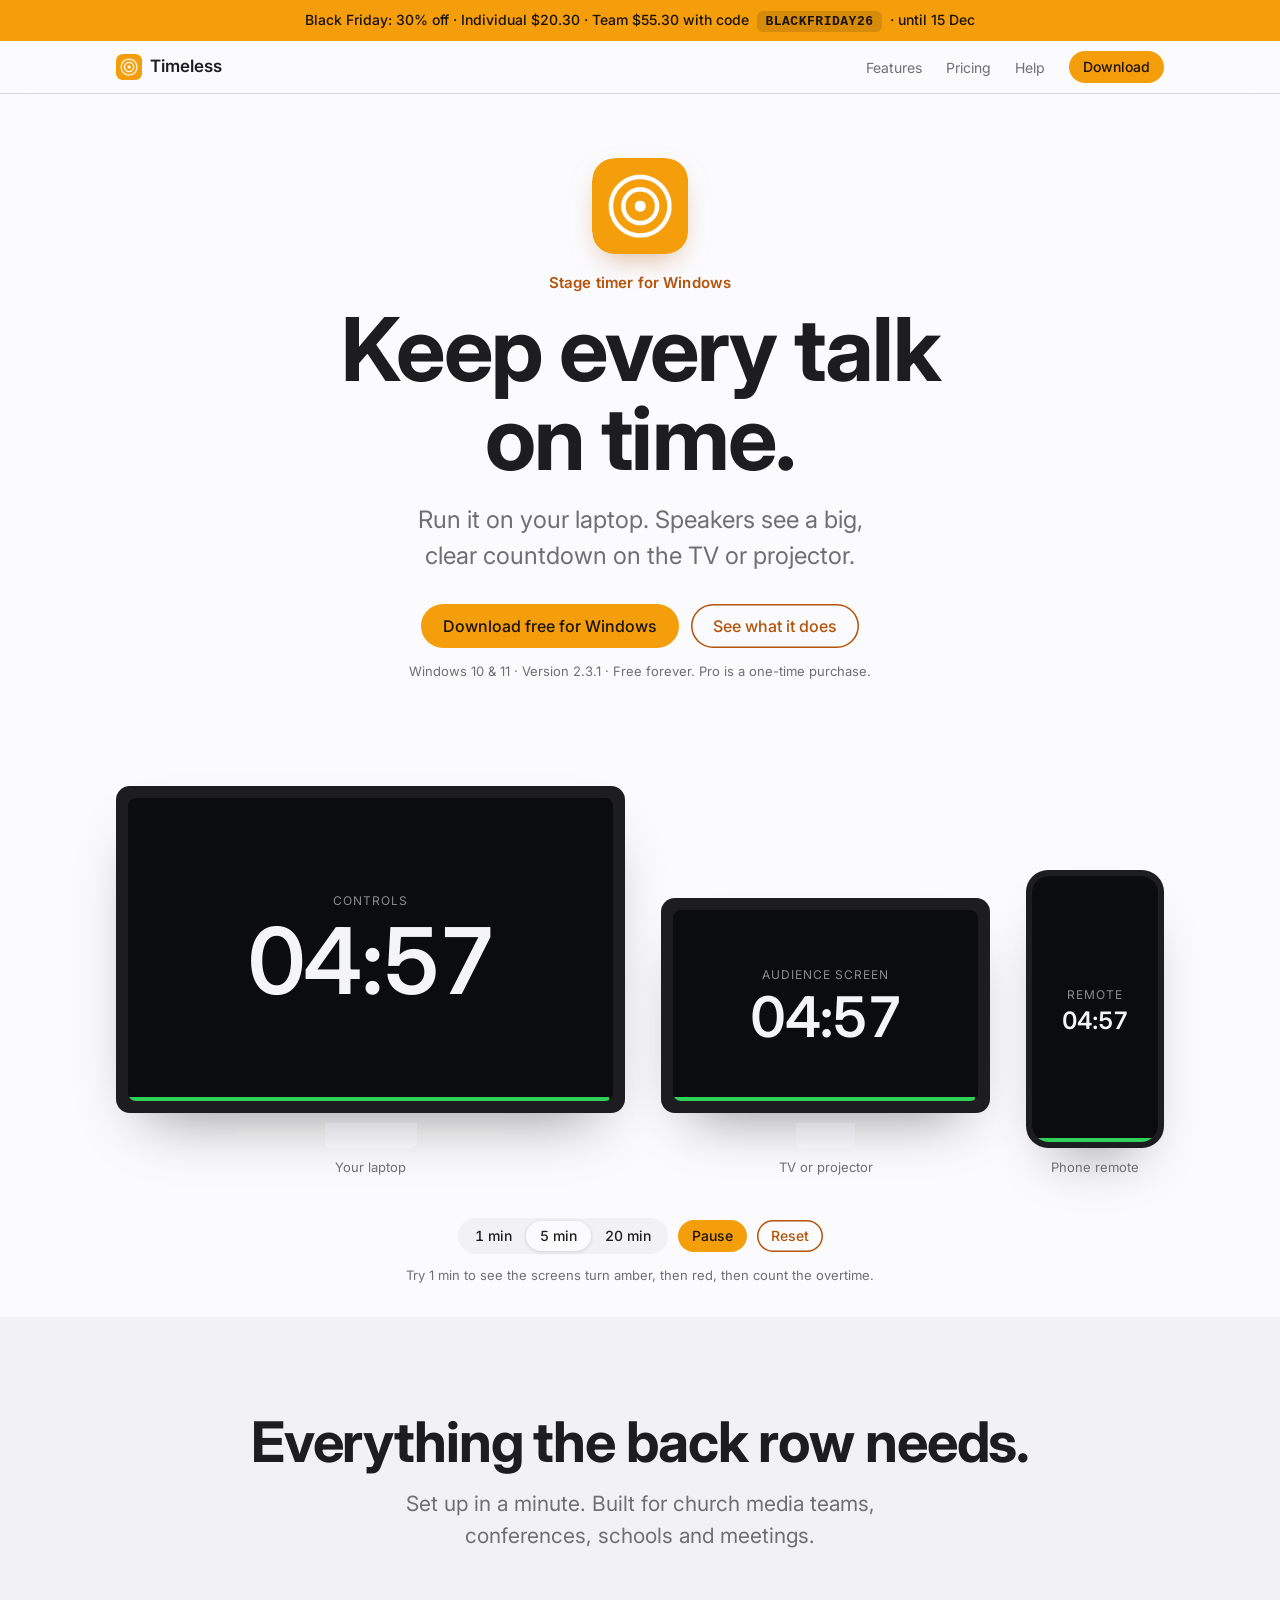
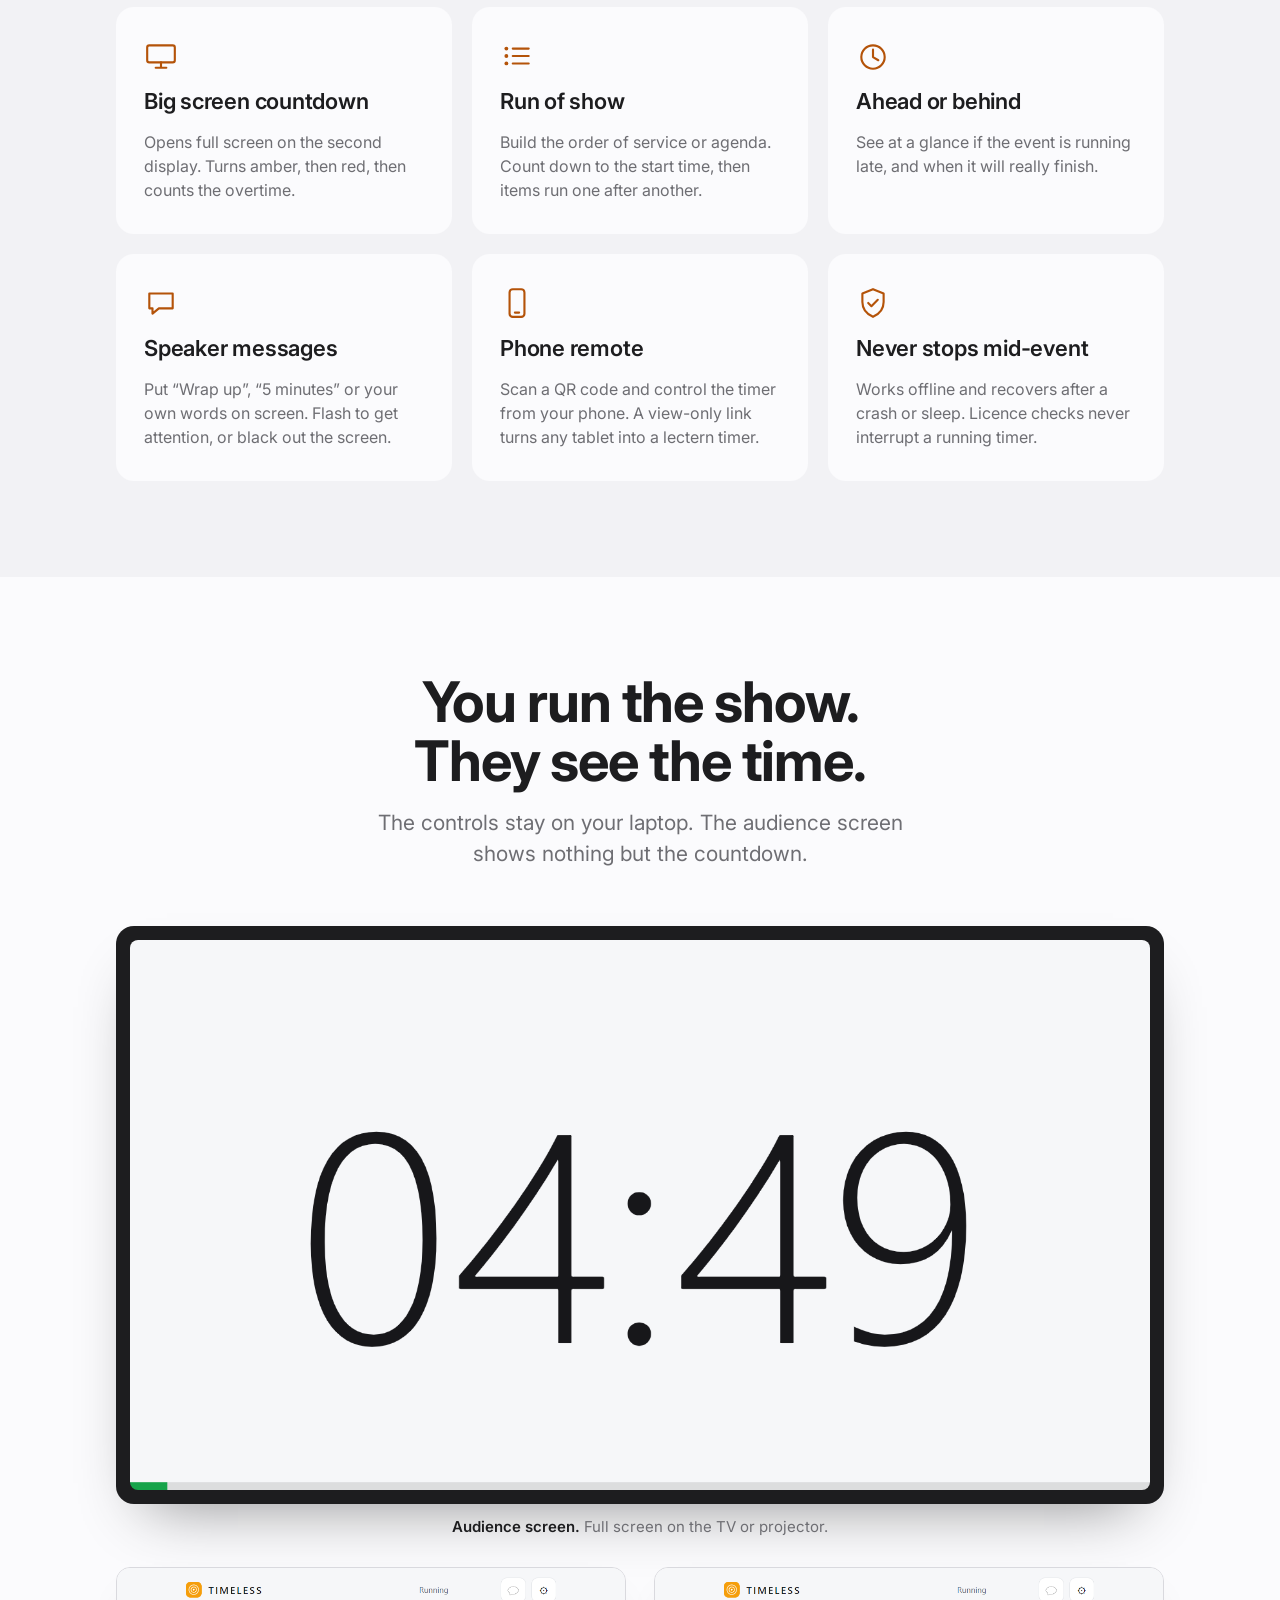
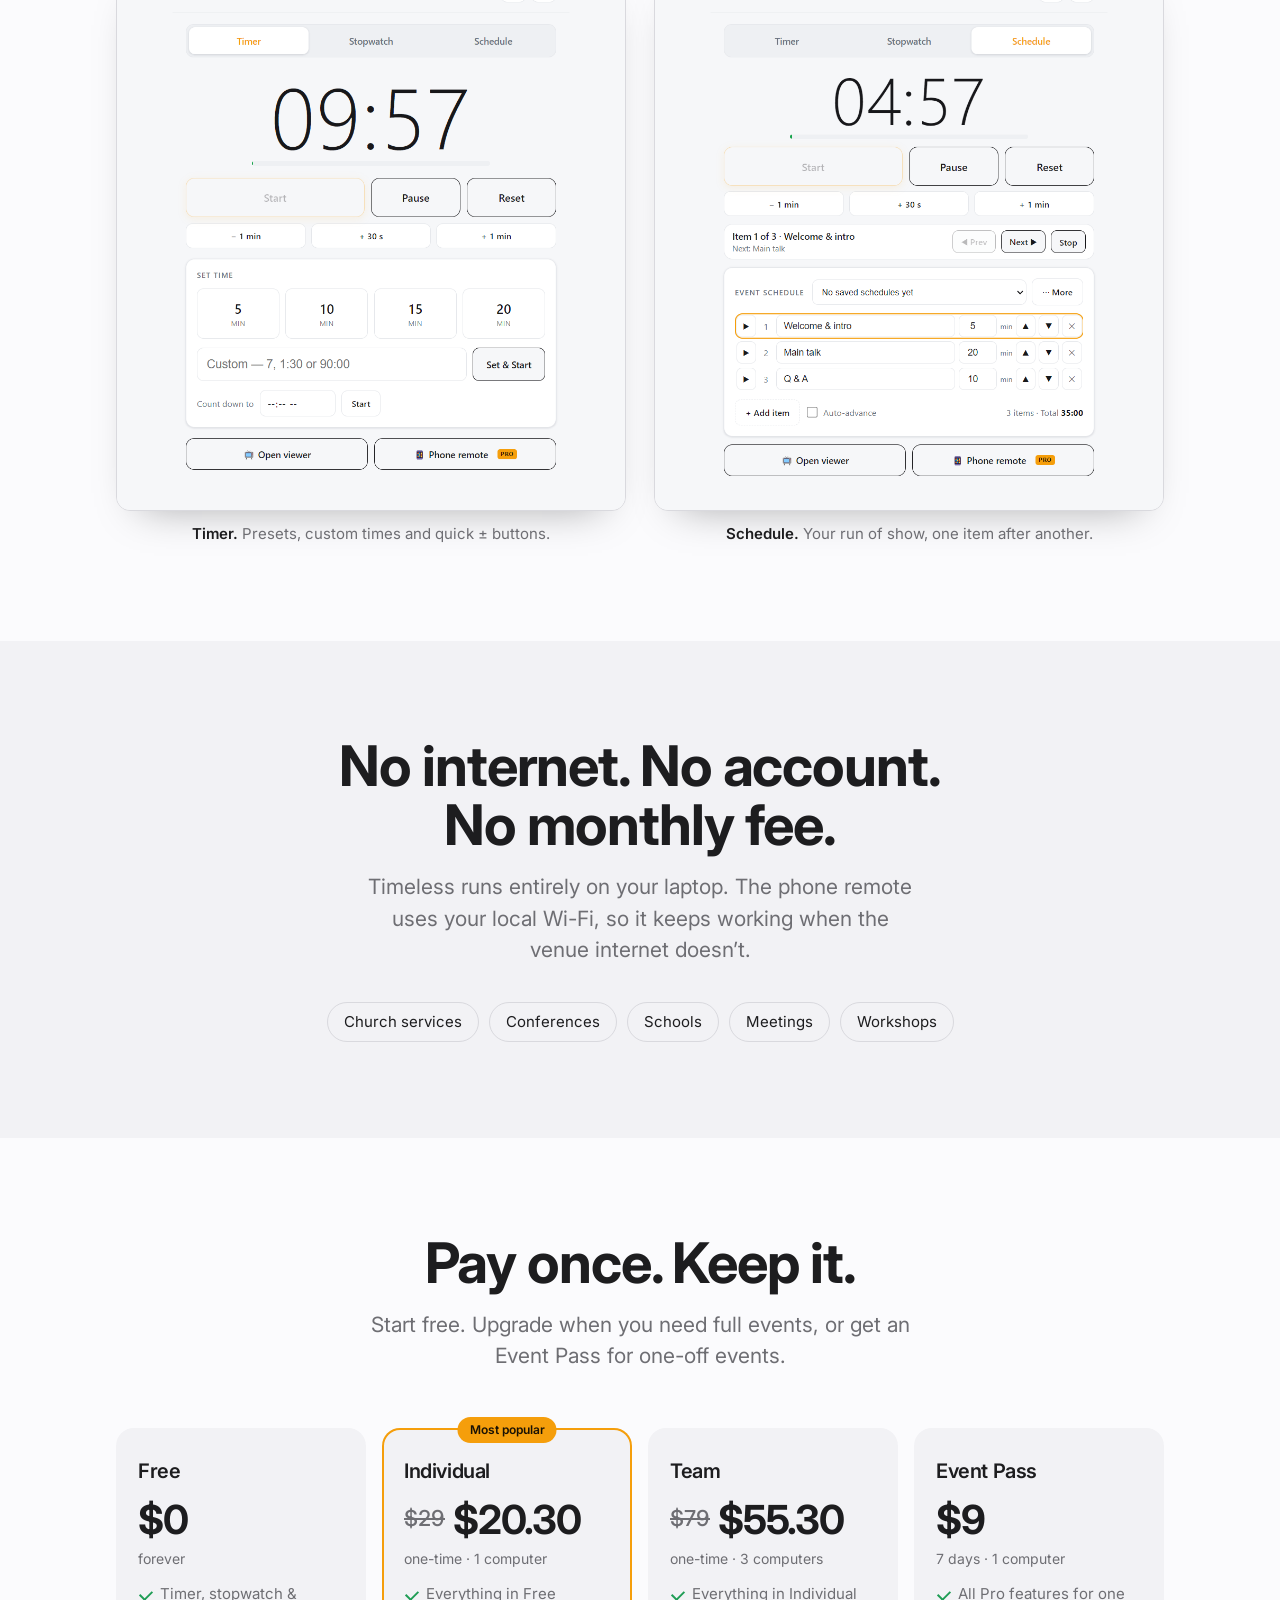
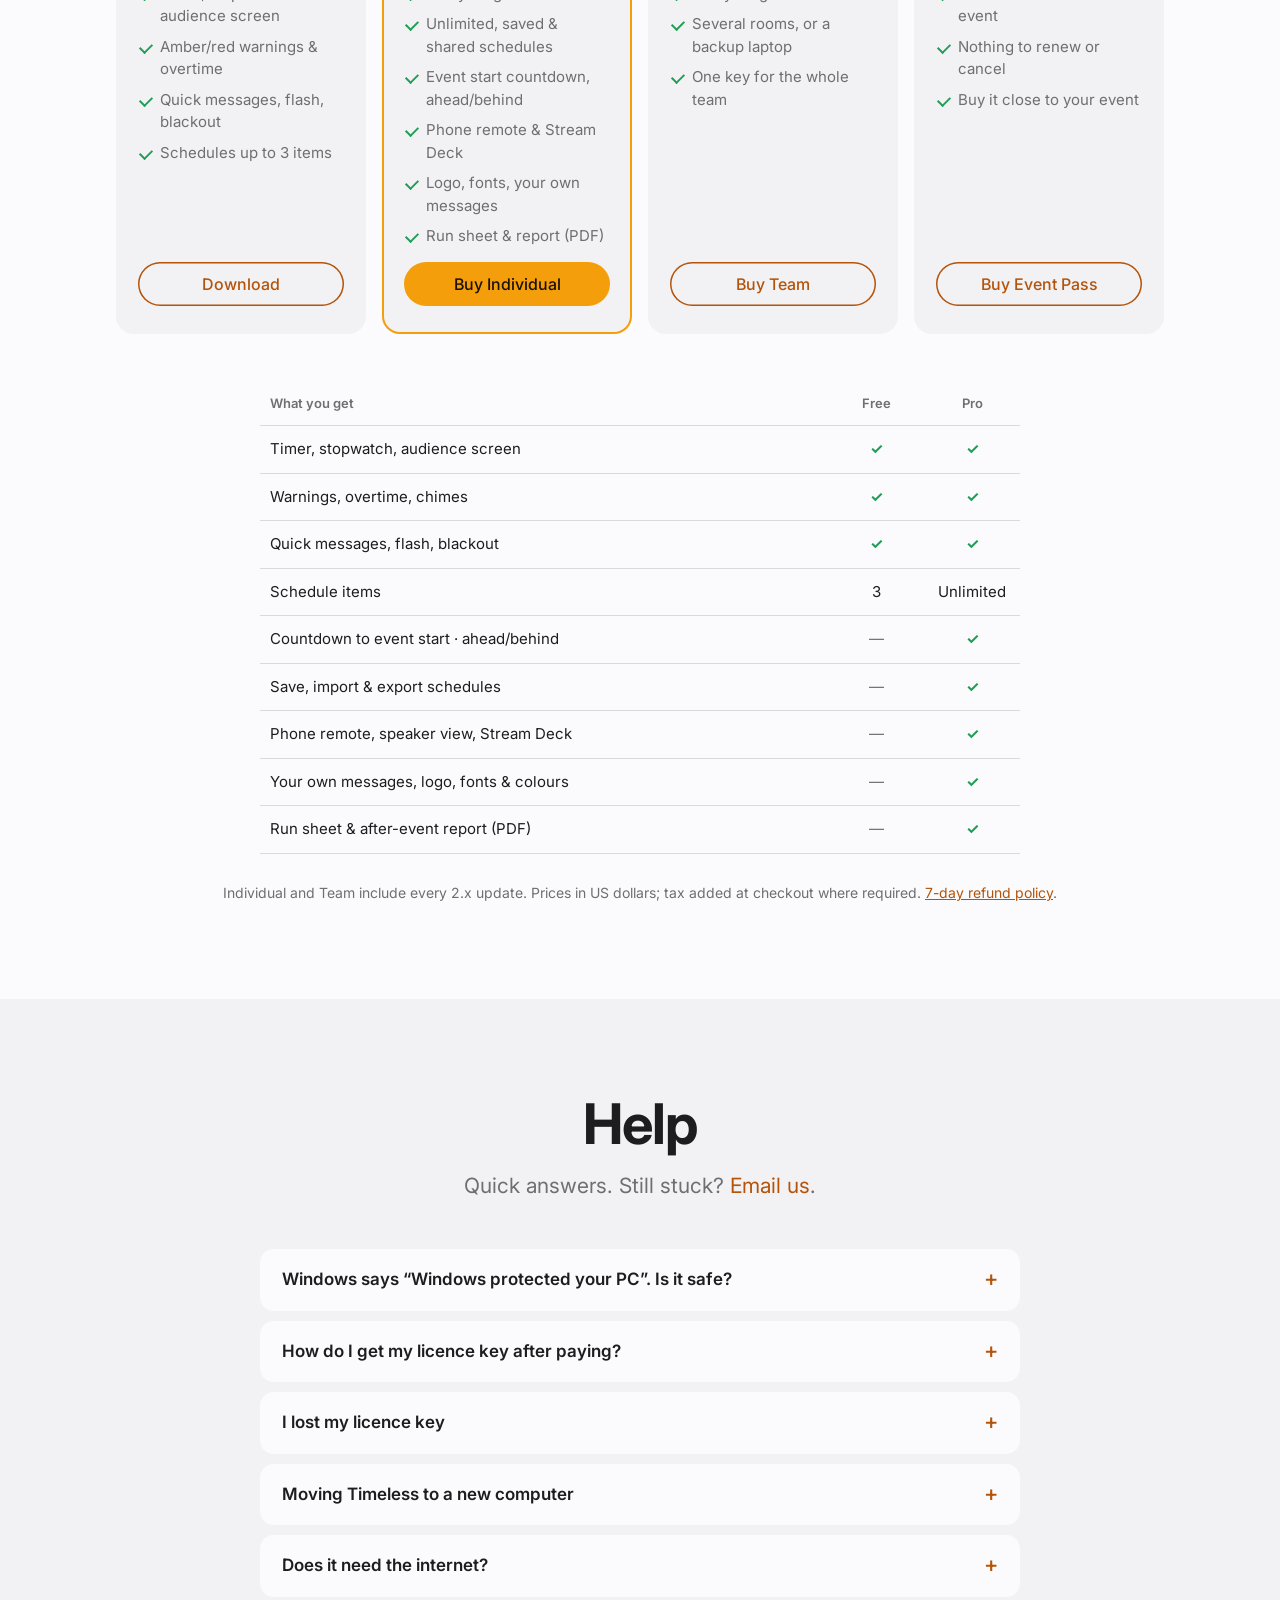
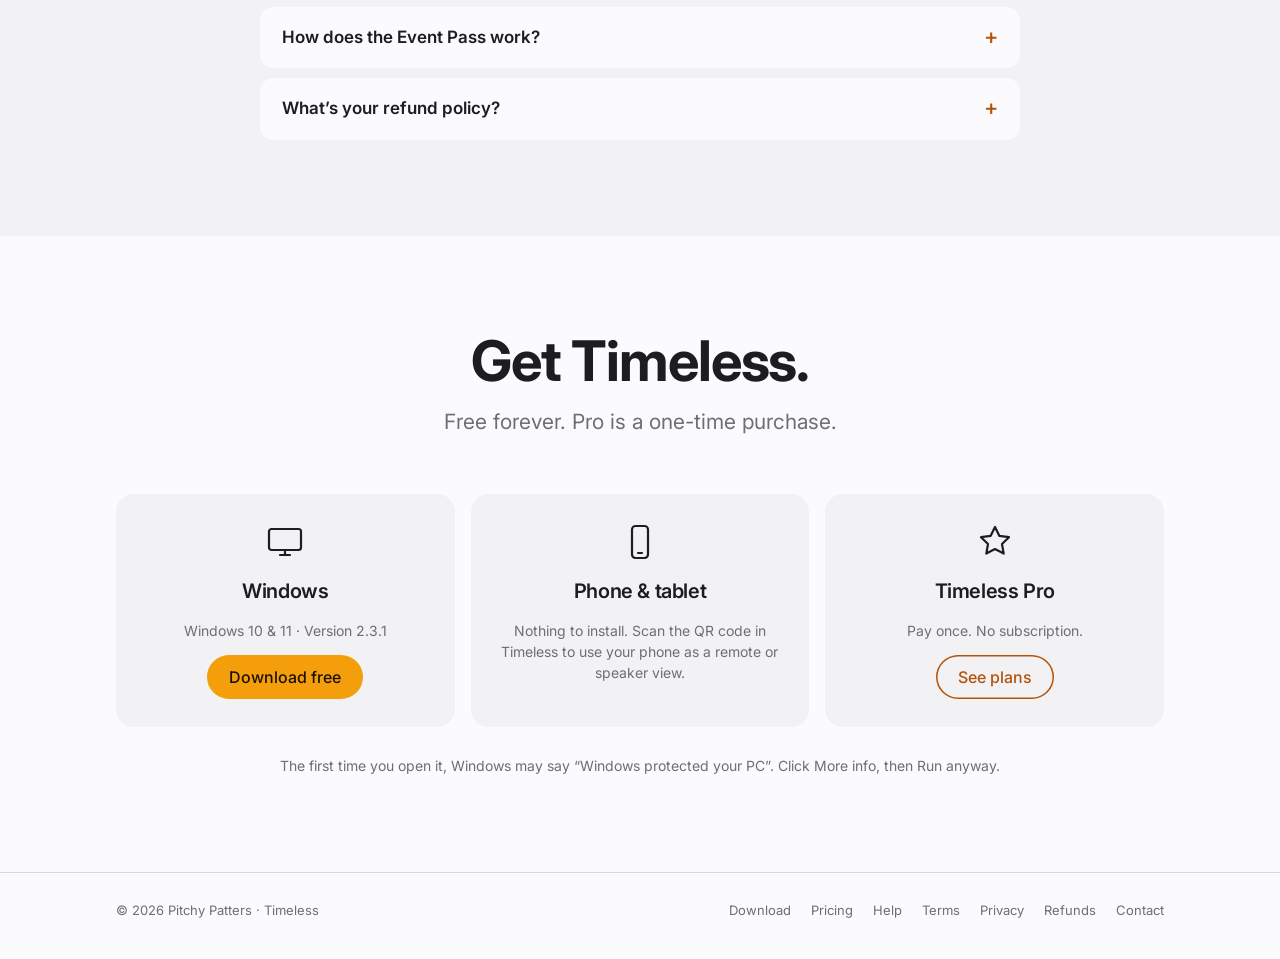
==== commit d74208e3: "Timeless 2.3.1: payments live (Individual, Team, Event Pass) Co-Authored-By: Claude Opus 5.5 <norepl" ====
--- a/index.html
+++ b/index.html
@@ -46,7 +46,7 @@
         <a class="btn" href="download.html">Download free for Windows</a>
         <a class="btn ghost" href="#features">See what it does</a>
       </div>
-      <p class="fine">Windows 10 &amp; 11 · Version <span data-version>2.3.0</span> · Free forever. Pro is a one-time purchase.</p>
+      <p class="fine">Windows 10 &amp; 11 · Version <span data-version>2.3.1</span> · Free forever. Pro is a one-time purchase.</p>
 
       <!-- Live multi-screen demo -->
       <div id="screens" class="stage" aria-label="Timeless on a laptop, a TV and a phone, all showing the same countdown">
@@ -250,7 +250,7 @@
         <div class="plan" style="align-items:center;text-align:center">
           <svg viewBox="0 0 40 40" fill="none" aria-hidden="true" width="40" height="40"><rect x="4" y="7" width="32" height="21" rx="2.5" stroke="currentColor" stroke-width="2.2"/><path d="M15 33h10M20 28v5" stroke="currentColor" stroke-width="2.2" stroke-linecap="round"/></svg>
           <h3>Windows</h3>
-          <p class="per" style="margin:0">Windows 10 &amp; 11 · Version <span data-version>2.3.0</span></p>
+          <p class="per" style="margin:0">Windows 10 &amp; 11 · Version <span data-version>2.3.1</span></p>
           <a class="btn" href="download.html">Download free</a>
         </div>
         <div class="plan" style="align-items:center;text-align:center">
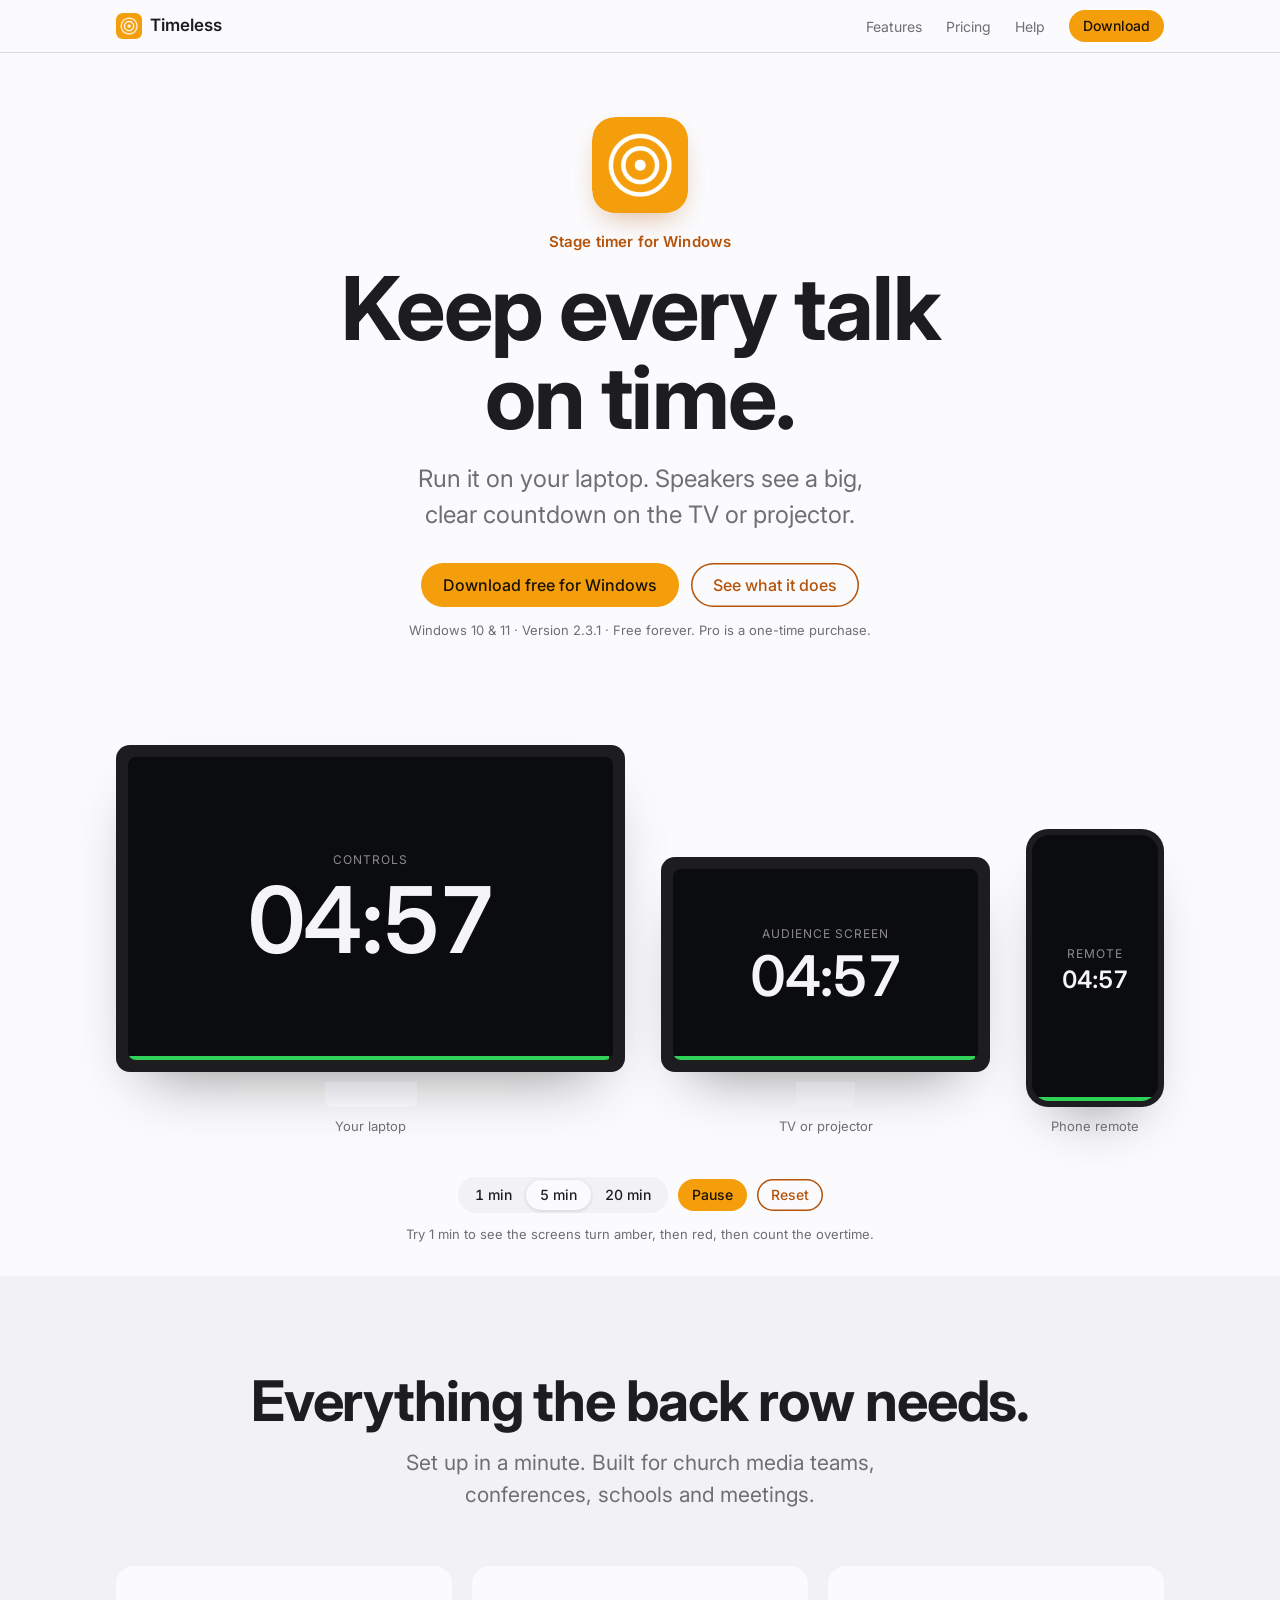
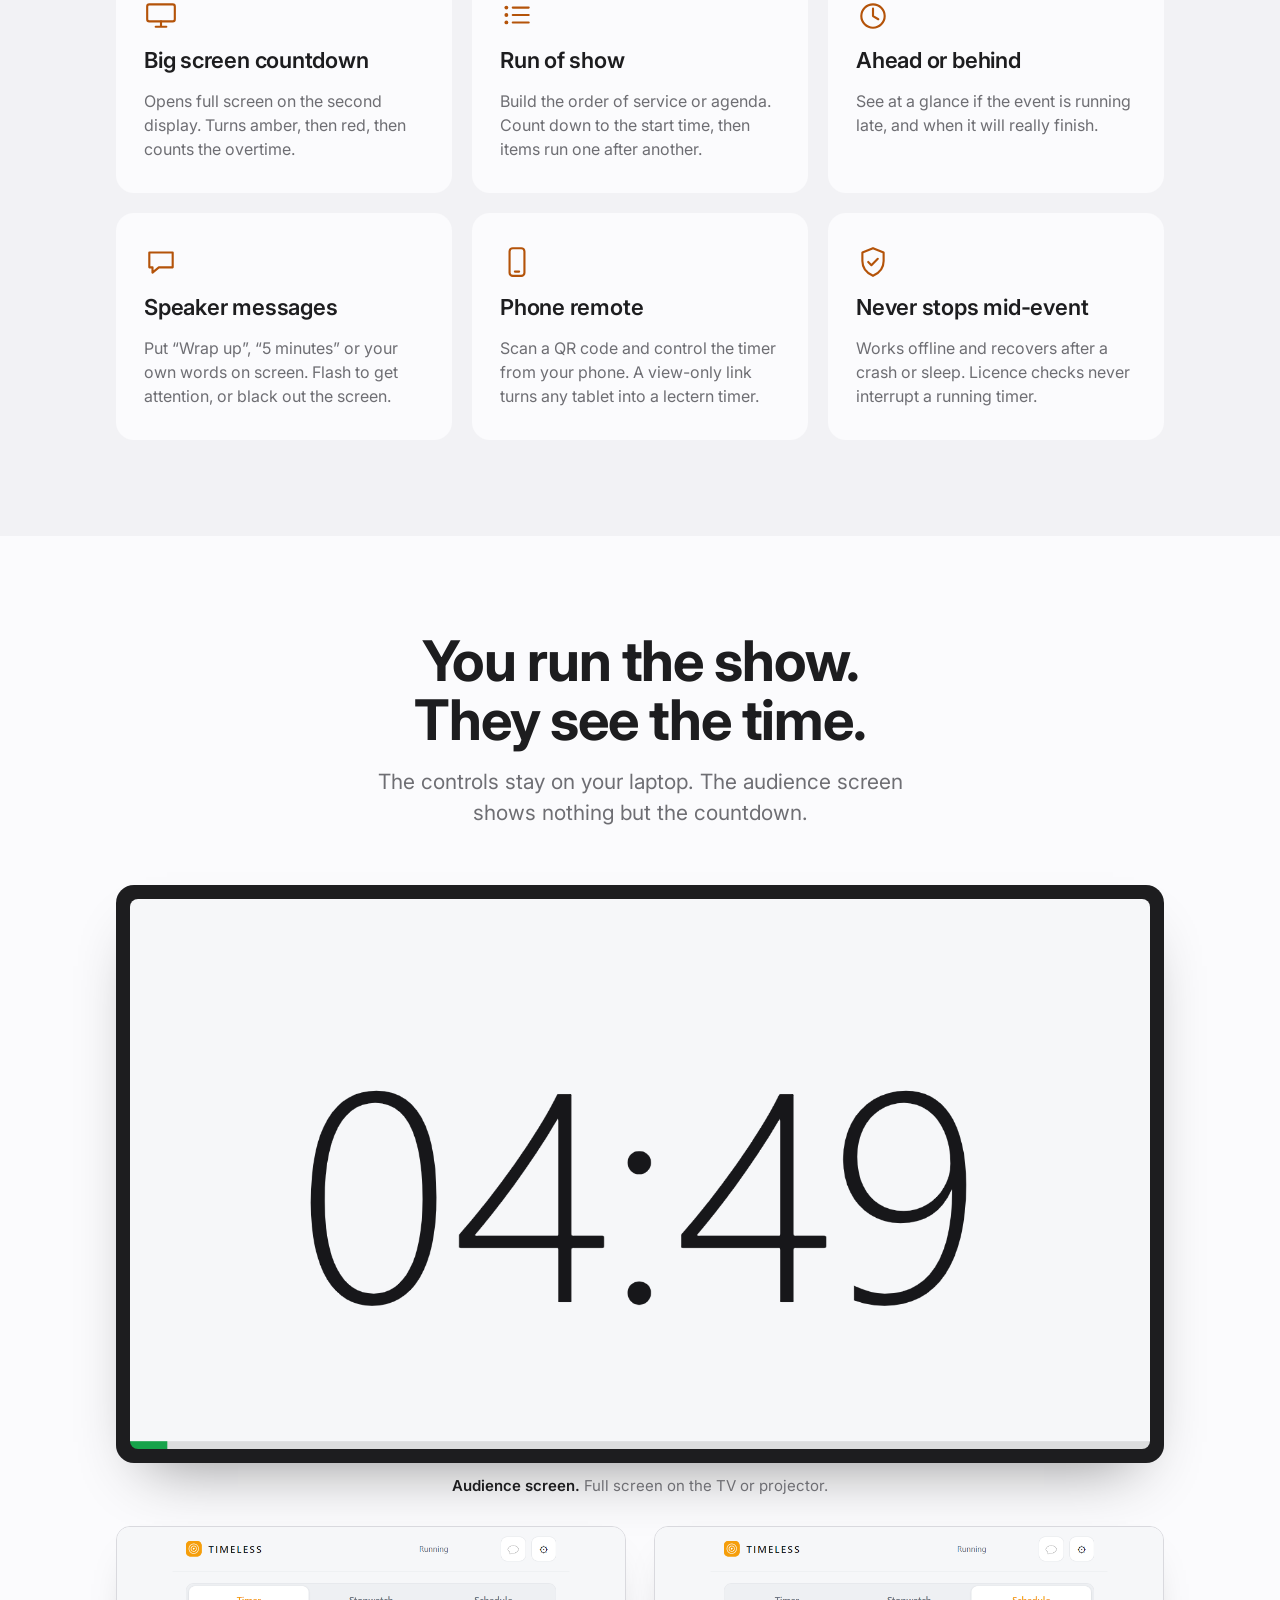
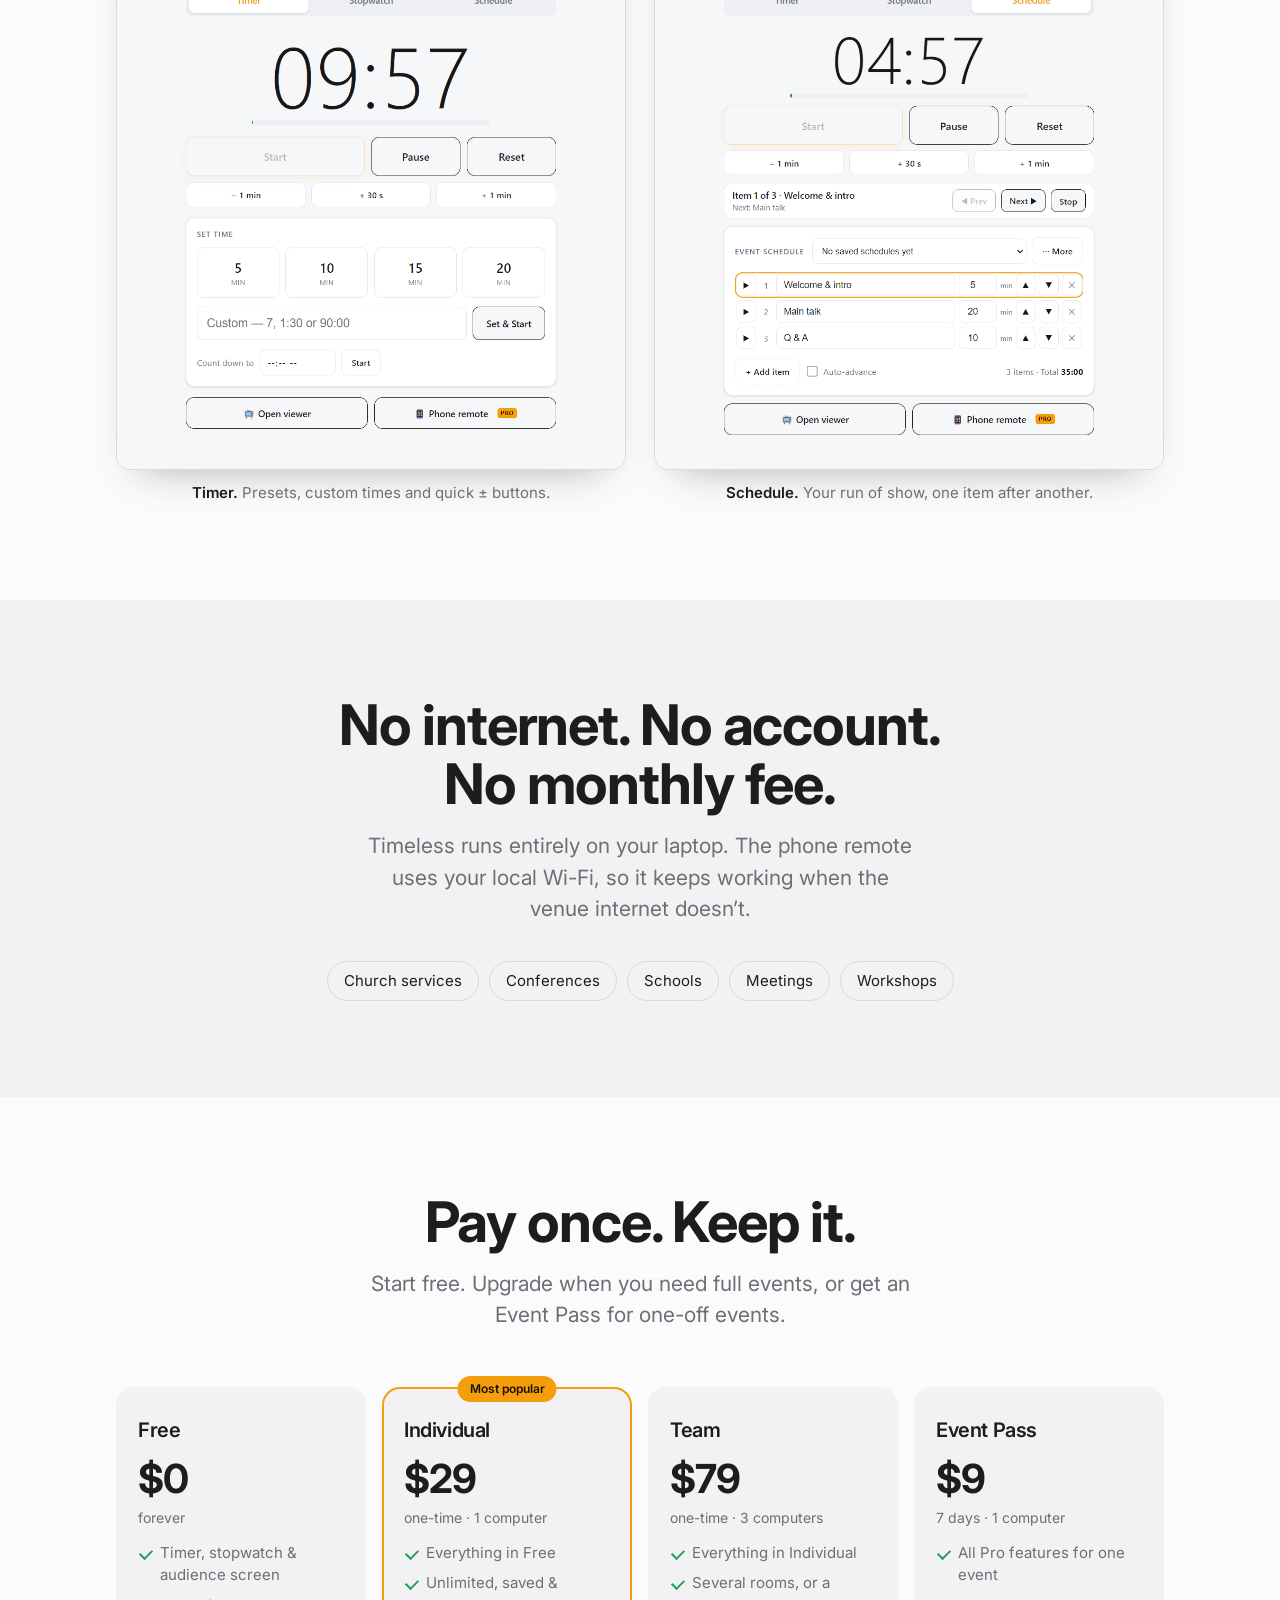
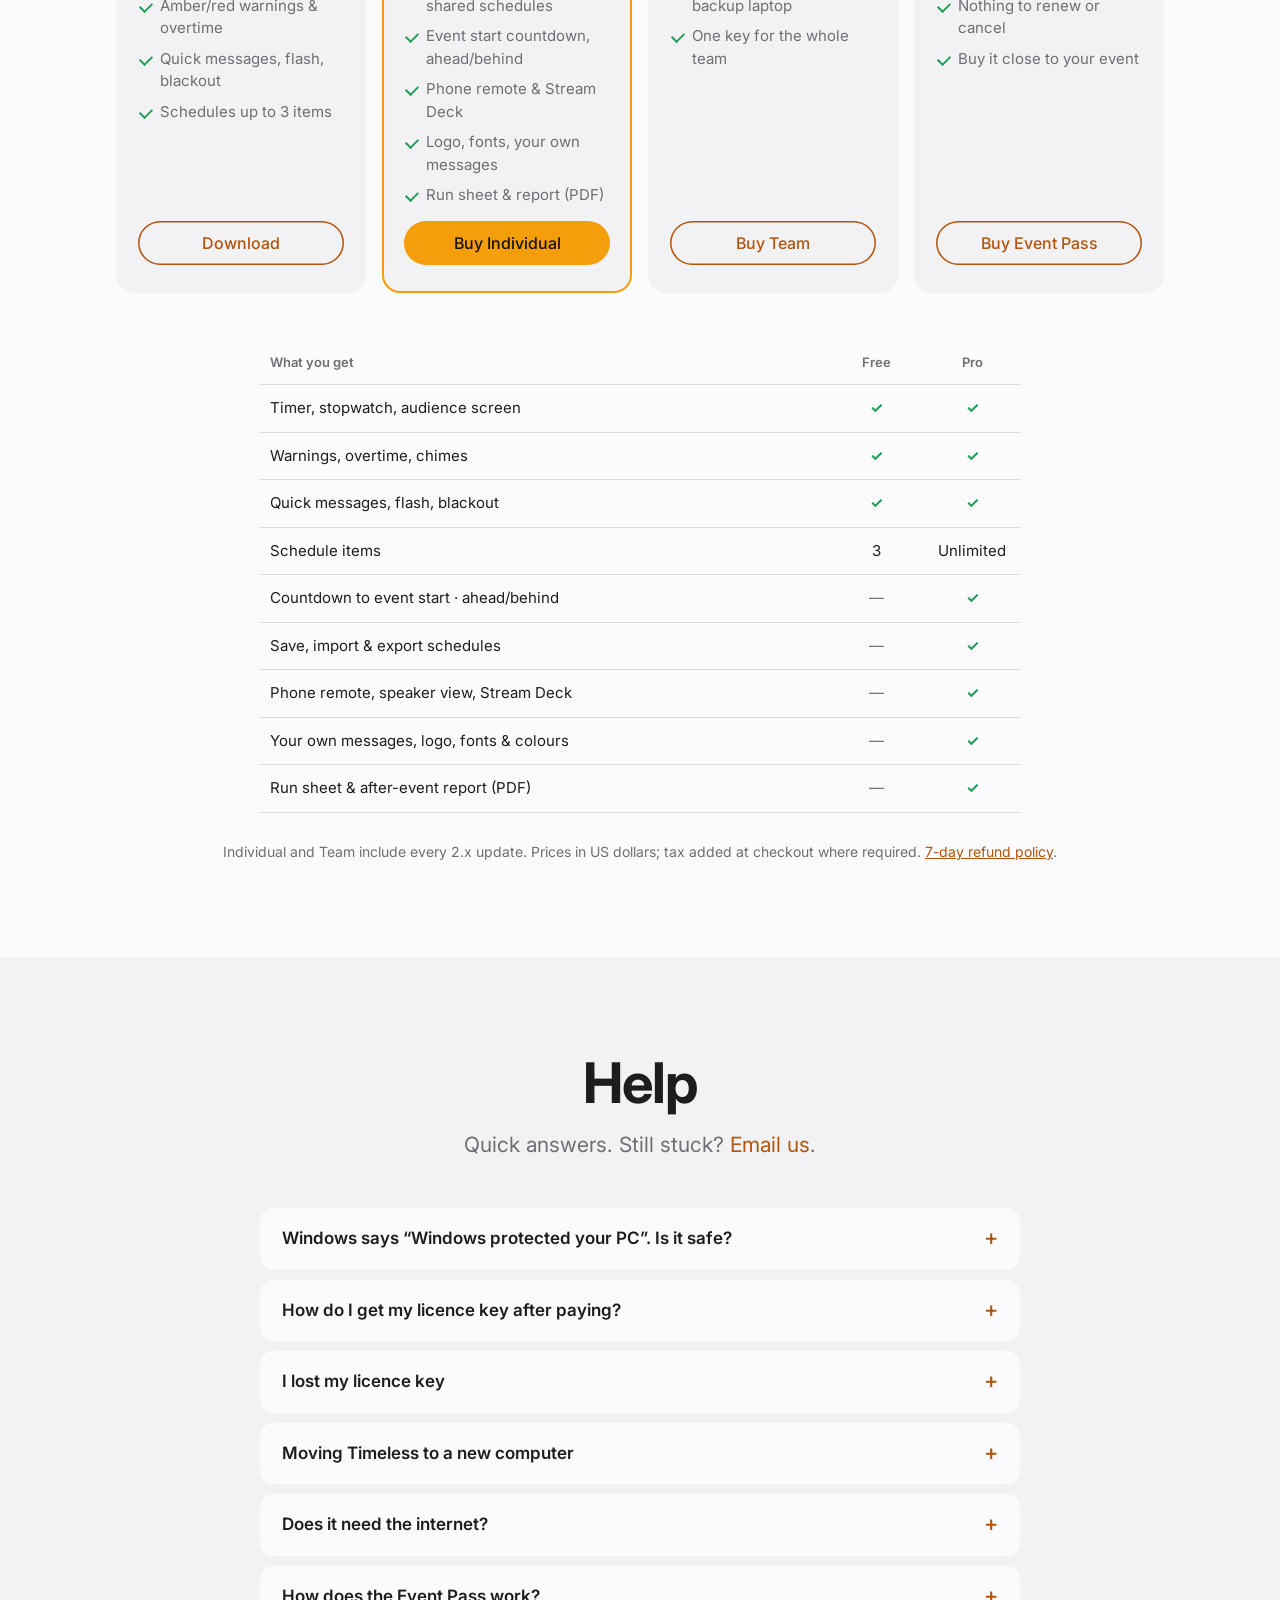
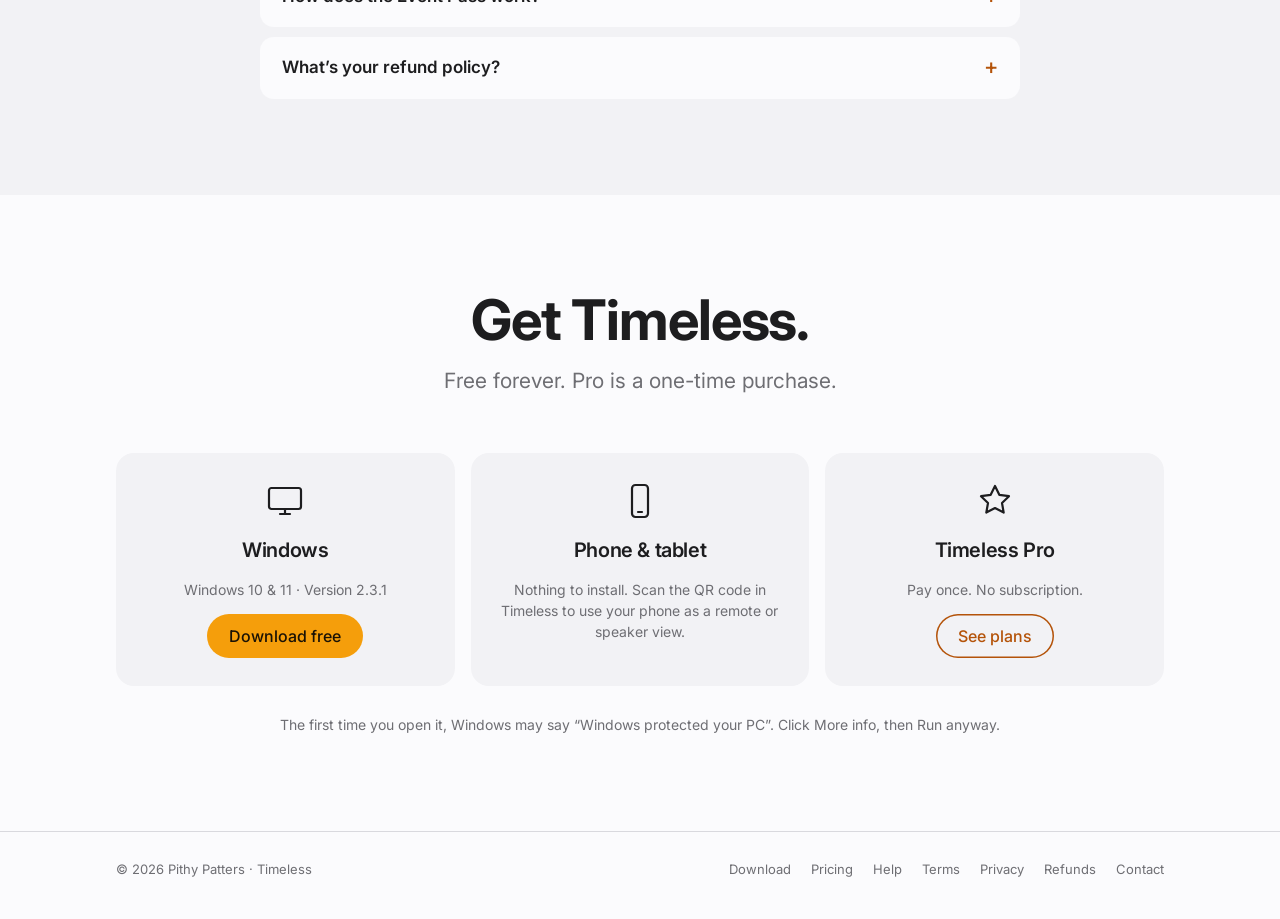
==== commit d42c2af7: "Publisher name: Pithy Patters (site and installer) Co-Authored-By: Claude Opus 5.5 <noreply@anthropi" ====
--- a/index.html
+++ b/index.html
@@ -272,7 +272,7 @@
 
 <footer>
   <div class="wrap">
-    <span>© 2026 Pitchy Patters · Timeless</span>
+    <span>© 2026 Pithy Patters · Timeless</span>
     <nav aria-label="Footer">
       <a href="download.html">Download</a>
       <a href="#pricing">Pricing</a>
